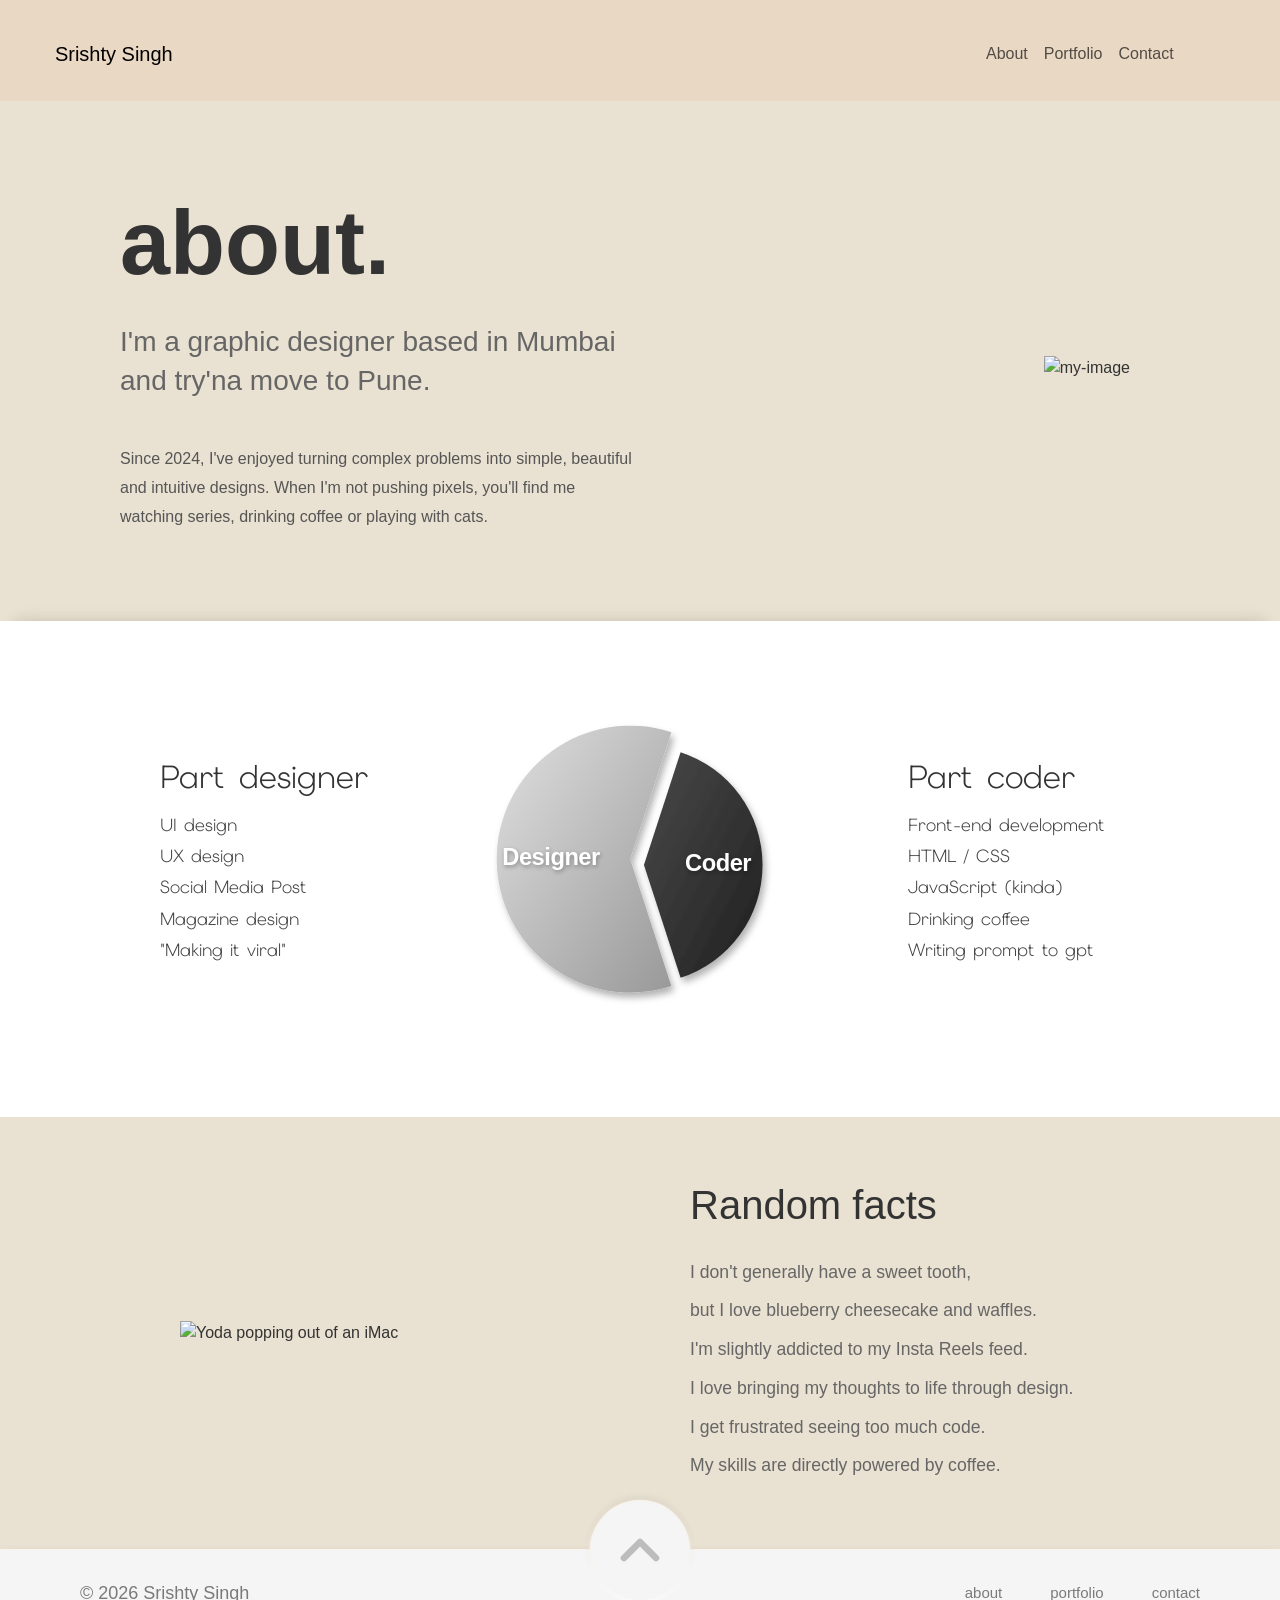
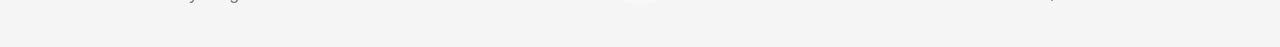
==== about.html @ a0349c12 "Added about page" ====
<!DOCTYPE html>
<html lang="en">
<head>
    <meta charset="UTF-8">
    <meta name="viewport" content="width=device-width, initial-scale=1.0">
    <meta
      name="about"
      content="Srishty Singh — about me."
    />
    <title>About Me</title>
     <!-- Google Font -->
    <link href="https://fonts.googleapis.com/css2?family=Poppins:wght@300;400;500;700;800&display=swap" rel="stylesheet">

    <link href="https://cdn.jsdelivr.net/npm/bootstrap@5.0.2/dist/css/bootstrap.min.css" rel="stylesheet" integrity="sha384-EVSTQN3/azprG1Anm3QDgpJLIm9Nao0Yz1ztcQTwFspd3yD65VohhpuuCOmLASjC" crossorigin="anonymous">

    <script src="https://cdn.jsdelivr.net/npm/bootstrap@5.0.2/dist/js/bootstrap.bundle.min.js" integrity="sha384-MrcW6ZMFYlzcLA8Nl+NtUVF0sA7MsXsP1UyJoMp4YLEuNSfAP+JcXn/tWtIaxVXM" crossorigin="anonymous"></script>

    <link rel="preconnect" href="https://fonts.googleapis.com">
<link rel="preconnect" href="https://fonts.gstatic.com" crossorigin>
<link href="https://fonts.googleapis.com/css2?family=Elms+Sans:ital,wght@0,100..900;1,100..900&display=swap" rel="stylesheet">


    <link rel="stylesheet" href="assets/css/about.css" />
    <link rel="stylesheet" href="assets/css/style.css" />
</head>
<body>
    <header class="site-header">
      
<nav class="navbar navbar-expand-lg navbar-light">
    <div class="container-fluid">

        <a class="navbar-brand" href="index.html">Srishty Singh</a>

        <button
            class="navbar-toggler"
            type="button"
            data-bs-toggle="collapse"
            data-bs-target="#navbarTogglerDemo02"
            aria-controls="navbarTogglerDemo02"
            aria-expanded="false"
            aria-label="Toggle navigation">

            <span class="navbar-toggler-icon"></span>
        </button>

        <div class="collapse navbar-collapse" id="navbarTogglerDemo02">

            <ul class="navbar-nav ms-auto mb-2 mb-lg-0">

                <li class="nav-item">
                    <a class="nav-link" href="about.html">About</a>
                </li>

                <li class="nav-item">
                    <a class="nav-link" href="#">Portfolio</a>
                </li>

                <li class="nav-item">
                    <a class="nav-link" href="#">Contact</a>
                </li>

            </ul>

        </div>

    </div>
</nav>


    </header>
    <section class="myself">

        <div class="myself-text">

            <h1>about.</h1>

            <h3>
                I'm a graphic designer based in Mumbai
                and try'na move to Pune.
            </h3>

            <p>
                Since 2024, I've enjoyed turning complex problems into
                simple, beautiful and intuitive designs. When I'm not
                pushing pixels, you'll find me watching series, drinking coffee or
                playing with cats.
            </p>

        </div>

        <div class="myself-image">
            <img src="assets\images\aboutme\about-me.jpg" alt="my-image">
        </div>

    </section>

    

    <section class="skills-section">

    <div class="skill designer">

        <h2>Part designer</h2>

        <ul>
            <li>UI design</li>
            <li>UX design</li>
            <li>Social Media Post</li>
            <li>Magazine design</li>
            <li>"Making it viral"</li>
        </ul>

    </div>

    <div class="portfolio-chart-container">
  <svg width="100%" height="100%" viewBox="0 0 340 340" class="pie-chart">
    
    <!-- Definitions for Gradients and Shadows -->
    <defs>
      <!-- Light Gray Gradient for Designer (60%) -->
      <linearGradient id="designerGrad" x1="0%" y1="0%" x2="100%" y2="100%">
        <stop offset="0%" stop-color="#e0e0e0"/>
        <stop offset="100%" stop-color="#999999"/>
      </linearGradient>
      
      <!-- Dark Gray Gradient for Coder (40%) -->
      <linearGradient id="coderGrad" x1="0%" y1="0%" x2="100%" y2="100%">
        <stop offset="0%" stop-color="#4a4a4a"/>
        <stop offset="100%" stop-color="#1f1f1f"/>
      </linearGradient>
      
      <!-- Subtle 3D Drop Shadow -->
      <filter id="drop-shadow" x="-20%" y="-20%" width="140%" height="140%">
        <feDropShadow dx="3" dy="5" stdDeviation="4" flood-opacity="0.3"/>
      </filter>
    </defs>

    <!-- Designer Slice (60% - Increased Radius to 135) -->
    <g class="slice designer-slice">
      <path d="M 160 160 L 201.72 288.39 A 135 135 0 1 1 201.72 31.61 Z" fill="url(#designerGrad)" />
      <!-- Nudged X coordinate from 90 to 80 to center in the larger slice -->
      <text x="80" y="166" text-anchor="middle" class="chart-label">Designer</text>
    </g>

    <!-- Coder Slice (40% - Original Radius of 120) -->
    <g class="slice coder-slice">
      <path d="M 160 160 L 197.08 45.87 A 120 120 0 0 1 197.08 274.13 Z" fill="url(#coderGrad)" />
      <text x="235" y="166" text-anchor="middle" class="chart-label">Coder</text>
    </g>
    
  </svg>
</div>

    <div class="skill coder">

        <h2>Part coder</h2>

        <ul>
            <li>Front-end development</li>
            <li>HTML / CSS</li>
            <li>JavaScript (kinda)</li>
            <li>Drinking coffee</li>
            <li>Writing prompt to gpt</li>
        </ul>

    </div>

</section>

<section class="random-facts-section">
  <div class="facts-container">
    
    <!-- Left Side: Monitor/Yoda Image -->
    <div class="facts-image-wrapper">
      <img src="assets\images\aboutme\random-fact.jpg" alt="Yoda popping out of an iMac" class="facts-image">
    </div>

    <!-- Right Side: Facts List -->
    <div class="facts-content">
      <h2 class="facts-heading">Random facts</h2>
      
      <ul class="facts-list">
        <li>I don't generally have a sweet tooth, <br>
            but I love blueberry cheesecake and waffles.</li>
        <li>I'm slightly addicted to my Insta Reels feed.</li>
        <li>I love bringing my thoughts to life through design.</li>
        <li>I get frustrated seeing too much code.</li>
        <li>My skills are directly powered by coffee.</li>
        
      </ul>
    </div>
    
  </div>
</section>


      <footer class="footer">
        <!-- Back to Top Button -->
        <button class="back-to-top" id="backToTop" aria-label="Back to top">
          <svg width="24" height="24" viewBox="0 0 24 24" fill="none">
            <path
              d="M6 15L12 9L18 15"
              stroke="currentColor"
              stroke-width="2.5"
              stroke-linecap="round"
              stroke-linejoin="round"
            />
          </svg>
        </button>

        <div class="footer-container">
          <p>© 2026 Srishty Singh</p>

          <nav>
            <a href="about.html">about</a>
            <a href="#portfolio">portfolio</a>
            <a href="#contact">contact</a>
          </nav>
        </div>
      </footer>
    <script src="assets/js/main.js"></script>
</body>

</html>
---- assets/css/about.css ----
*{
    margin:0;
    padding:0;
    box-sizing:border-box;
}

body{
    font-family:'Poppins',sans-serif;
    background:#fff;
    color:#333;
}
.myself{

    margin:auto;
    min-height: 520px;
    display:flex;
    align-items:center;
    justify-content:space-between;
    background-color: #e9e1d1;

    padding:15px 100px 0;
}

/* text */

.myself-text{

    max-width:520px;
    margin-left:20px;
    
}

.myself-text h1{

    font-size:90px;
    font-weight:800;
    color:#333;
    margin-bottom:25px;
}

.myself-text h3{

    font-size:28px;
    font-weight:300;
    color:#666;
    line-height:1.4;

    margin-bottom:45px;
}

.myself-text p{

    font-size:16px;
    color:#555;
    line-height:1.8;
}

/* image */

.myself-image{
    display:flex;
    justify-content:right;
}

.myself-image img{
    width: 100%;
    max-width: 360px;   /* Adjust as needed */
    height: auto;
    object-fit: contain;
    padding-right: 50px;
}/*=========================
    Skills Section
==========================*/

.skills-section{

    width:100%;
    min-height:50vh;

    display:flex;
    justify-content:centre;
    align-items:center;

    padding:30px 10%;

    background:#fff;
  flex-wrap: wrap;

  /* 2. Add shadows above and below the section to make it "pop" off the page */
  box-shadow: 
    0px -15px 15px -15px rgba(0, 0, 0, 0.15), /* Top shadow */
    0px 15px 15px -15px rgba(0, 0, 0, 0.15);  /* Bottom shadow */


  /* 4. Add spacing so it doesn't collide with other elements */
  padding: 3rem 2rem; /* Creates space inside the section */
}
.designer{
    padding-left: 8rem;
}

.skill{

    width:28%;
}

.skill h2{

    font-size:2rem;
    font-family: "Elms Sans", sans-serif;
  font-optical-sizing: auto;
  font-weight: 300;
  font-style: normal;
    margin-bottom:15px;
    color:#333;
}

.skill ul{

    list-style:none;
    
    padding-left: 0px;
}

.skill li{

    font-size:1.1rem;
    color:#444;
    margin-bottom:5px;
    font-family: "Elms Sans", sans-serif;
  font-optical-sizing: auto;
  font-weight: 300;
  font-style: normal;
}
/* Container sizing */
.portfolio-chart-container {
  display: flex;
  justify-content: center;
  align-items: center;
  width: 100%;
  max-width: 400px; /* Adjust based on your layout */
  margin: 0 auto;
  padding: 2rem;
}

/* SVG Base */
.pie-chart {
  overflow: visible; /* Prevents shadow clipping */
}

/* Apply shadow and transitions to both slices */
.slice path {
  filter: url(#drop-shadow);
  transition: transform 0.3s cubic-bezier(0.25, 0.8, 0.25, 1);
  cursor: pointer;
}

/* Create the "Exploded" separation for the Coder slice */
.coder-slice {
  transform: translate(14px, 6px);
}

/* Optional: Interactive hover effects for a portfolio */
.designer-slice:hover path {
  transform: translate(-4px, -4px);
}

.coder-slice:hover path {
  transform: translate(4px, 4px); /* Pushes out slightly further on hover */
}

/* Typography matching the image */
.chart-label {
  fill: #ffffff;
  font-family: -apple-system, BlinkMacSystemFont, "Segoe UI", Roboto, Helvetica, Arial, sans-serif;
  font-weight: 700;
  font-size: 24px;
  letter-spacing: -0.5px;
  pointer-events: none; /* Ensures hover effects trigger over the whole slice */
  text-shadow: 1px 2px 4px rgba(0, 0, 0, 0.3); /* Helps text pop against gradients */
}
/* Main Section Wrapper */
.random-facts-section {
  display: flex;
  justify-content: center;
  align-items: center;
  width: 100%;
  background-color: #e9e1d1;
  box-sizing: border-box;
  padding: 4rem 0rem 4rem 0rem;;
  /* Restricts the maximum height to less than the full screen */
  max-height: 100vh; 
  overflow-y: auto; 
}

/* Flexbox Container */
.facts-container {
  display: flex;
  flex-direction: row;
  align-items: center;
  max-width: 1100px; /* Constrains the maximum width for wide screens */
  width: 100%;
  gap: 5rem; /* Creates the gap between the image and the text */
}

/* Image Styling */
.facts-image-wrapper {
  flex: 1; /* Takes up half the available space */
  padding: 10px 10px 10px 90px;
  display: flex;
  justify-content: left;
}

.facts-image {
  width: 100%;
    max-width: 300px;   /* Adjust as needed */
    
    height: auto;
  object-fit: contain;
}

/* Text & Typography Styling */
.facts-content {
  flex: 1; /* Takes up the other half */
  font-family: "Segoe UI", Roboto, Helvetica, Arial, sans-serif;
  padding-right: 80px;
}

.facts-heading {
  font-size: 2.5rem;
  font-weight: 300; /* Recreates the thin, elegant font weight from the image */
  color: #333333;
  margin-top: 0;
  margin-bottom: 1.5rem;
}

.facts-list {
  list-style-type: none; /* Removes bullet points */
  padding: 0;
  margin: 0;
}

.facts-list li {
  font-size: 1.1rem;
  font-weight: 400;
  color: #666666;
  line-height: 2.2; /* Adds the tall spacing between lines */
}

/* Styling for the embedded link */
.facts-link {
  color: inherit;
  text-decoration: underline;
  text-decoration-thickness: 1px;
  text-underline-offset: 4px; /* Drops the underline down slightly */
}

.facts-link:hover {
  color: #333333;
}



/* ================= RESPONSIVE ================= */

/* @media(max-width:1100px){

    .myself{

        flex-direction:column;
        text-align:center;
    }

    .myself-image{

        justify-content:center;
        margin-top:50px;
    }

    .myself{

        padding:60px 30px;
    }

} */


@media(max-width:768px){
    .skill{
        width: 100%;
    }
    .skill{
        text-align: center;
        padding:0;
    }

    .myself{
        padding: 15px 15px;
        flex-wrap: wrap;
    }
    .myself-image img{
        padding: 10px;
    }

    .myself-text h1{

        font-size:70px;
        text-align: center;
    }

    .myself-text h3{

        font-size:24px;
    }

    .myself-text p{

        font-size:18px;
    }
    .facts-container {
    flex-direction: column;
    gap: 2rem;
  }

  .facts-image-wrapper {
    justify-content: center;
    padding: 0 0 0 0;
  }

  /* Removes the height restriction on mobile so content doesn't get cut off if it stacks tall */
  .random-facts-section {
    max-height: none; 
    padding: 2rem 1rem 4.5rem 1rem
  }
  .facts-content{
    padding: 0 0 0 0;
    text-align: center;
  }
  .facts-heading{
            font-weight: 350;
        margin-bottom: 1rem;
        margin-top: 2rem;
  }

  .facts-list li {
    font-size: .9rem;
    
    line-height: 2.5;
  }
}
---- assets/css/style.css ----
:root {
    --header-height: 92px;
    --split: 55%;
    --designer-visibility: 1;
    --developer-visibility: 1;
    --designer-color: 100%;
    --developer-color: 0%;
    --portrait-position: 55%;
    --flower-offset: 0%;
    --laptop-offset: 0%;
    --developer-title-top: 26%;
    --designer-title-size: 12dvh;
    --developer-title-size: 12dvh;
    --signature-bottom: 13%;
}

* {
    box-sizing: border-box;
}

html,
body {
    margin: 0;
    min-height: 100%;
    scroll-behavior: smooth;
}

body {
    overflow-x: hidden;
    font-family: "DM Sans", Arial, sans-serif;
}

.site-header {
    background: #e9d8c3;
    padding: 2% 6.75% 1.5% 3.35%;
    align-items: center;
}
.brand {
    color: inherit;
    text-decoration: none;
    font-family: "DM Mono", monospace;
    font-size: clamp(1rem, 1.8vw, 1.7rem);
    text-shadow: 1px 1px 0 #555;
}
nav a {
    color: inherit;
    text-decoration: none;
    font-weight: 500;
}

nav a:hover {
    opacity: .65;
}

.hero {
    height: calc(100svh - var(--header-height));
    min-height: 520px;
    position: relative;
    overflow: hidden;
    isolation: isolate;
    background: #000;
}

.panel {
    position: absolute;
    inset: 0;
    overflow: hidden;
    transition: clip-path .14s ease-out;
    will-change: clip-path;
}

.panel--designer {
    color: #000;
    /* The retreating white panel progressively darkens as it fades. */
    background-color: hsl(0 0% var(--designer-color));
    clip-path: inset(0 calc(100% - var(--split)) 0 0);
    animation: arrive-left 1.1s cubic-bezier(.22, .75, .25, 1) both;
}

.panel--developer {
    color: #fff;
    /* The retreating black panel progressively lightens as it fades. */
    background-color: hsl(0 0% var(--developer-color));
    clip-path: inset(0 0 0 var(--split));
    animation: arrive-right 1.1s cubic-bezier(.22, .75, .25, 1) both;
}

.designer-content,
.developer-content {
    width: 100vw;
    height: 100%;
    position: relative;
    transition: opacity .3s ease;
}

.designer-content {
    opacity: var(--designer-visibility);
}

.developer-content {
    opacity: var(--developer-visibility);
}

.panel--designer h1 {
    margin: 0;
    position: absolute;
    font-family: "Marhey", sans-serif;
    font-optical-sizing: auto;
    font-style: normal;
    font-weight: 300;
    font-size: var(--designer-title-size);

    white-space: nowrap;
}

.panel--developer h1 {
    margin: 0;
    position: absolute;
    font-family: "Odor Mean Chey", serif;
    font-weight: 400;
    font-style: normal;
    font-size: var(--developer-title-size);
    white-space: nowrap;
}

.panel--designer h1 {
    top: 15%;
    left: 10%;
}

.panel--developer h1 {
    top: var(--developer-title-top);
    right: 10%;
}

.signature {
    position: absolute;
    left: 10%;
    bottom: var(--signature-bottom);
    margin: 0;
    font-family: "Give You Glory", cursive;
    font-weight: 400;
    font-style: normal;
    font-size: 10dvh;
    white-space: nowrap;
}

.intro {
    position: absolute;
    opacity: 0;
    margin: 0;
    font-family: "Montserrat", sans-serif;
    font-style: normal;
    font-size: clamp(1.2rem, 2.2vw, 2.2rem);
    line-height: 1.13;
    font-weight: 500;
    transition: opacity .25s ease;
}

.panel--designer .intro {
    left: 8.7%;
    bottom: 10%;
}

.panel--developer .intro {
    top: 40%;
    right: 5.7%;
    text-align: right;
}

.flowers {
    position: absolute;
    left: calc(32% + var(--flower-offset));
    bottom: -8%;
    width: min(22vw, 565px);
    margin-bottom: 10vw;
    height: auto;
    transform: scaleX(-1);
}

.laptop {
    position: absolute;
    top: 25%;
    left: calc(52% + var(--laptop-offset));
    bottom: 1%;
    width: min(27vw, 470px);
    height: auto;
}

.portrait {
    position: absolute;
    z-index: 3;
    height: min(92vh, 850px);
    width: auto;
    object-fit: contain;
    bottom: -1.3%;
    left: var(--portrait-position);
    margin-bottom: 20px;
    transform: translateX(-50%);
    transition: left .14s ease-out, opacity .35s ease, transform .35s ease;
    animation: reveal-portrait .65s 1.15s both;
    pointer-events: none;
}




.brand {
    color: inherit;
    text-decoration: none;
    font-family: "DM Mono", monospace;
    font-size: clamp(1rem, 1.8vw, 1.7rem);
    text-shadow: 1px 1px 0 #555;
}



.hint {
    position: absolute;
    z-index: 6;
    bottom: 2.5%;
    left: 50%;
    transform: translateX(-50%);
    color: #777;
    font-size: .75rem;
    letter-spacing: .12em;
    text-transform: uppercase;
    opacity: 0;
    animation: hint-in .5s 3.8s forwards;
}

.hero.designer-active .panel--designer .intro,
.hero.developer-active .panel--developer .intro {
    opacity: 1;
}

.hero.designer-active .portrait {
    transform: translateX(-50%) scale(.96);
}

.hero.developer-active .portrait {
    transform: translateX(-50%) scale(.96);
}

.panel-link {
    position: absolute;
    inset: 0;
    z-index: 2;
    cursor: pointer;
}

.projects {
      padding: clamp(2rem, 5vw, 5rem) 
           clamp(1.5rem, 7vw, 7rem) 
           clamp(4rem, 9vw, 9rem) 
           clamp(1.5rem, 7vw, 7rem);
    background: #f8f2ea;
    color: #2e241d;
}

.section-intro {
    align-items: end;
    justify-content: space-between;
    gap: 2rem;
    margin-bottom: clamp(2rem, 4vw, 4rem);
}

.eyebrow {
    margin: 0 0 .6rem;
    color: #896f58;
    font-size: 2rem;
    font-weight: 700;
    letter-spacing: .12em;
    text-transform: uppercase;
    text-align: center;
}

.section-intro h2 {
    margin: 0;
    font-family: "Marhey", sans-serif;
    font-size: clamp(2.5rem, 5vw, 5rem);
    line-height: 1;
}

.all-work {
    color: inherit;
    font-weight: 700;
    text-underline-offset: .3em;
    text-align: left;
    font-size: 0.8rem;
    display: block;
    text-align: right;
}

.work {
    display: grid;
    grid-template-columns: repeat(3, minmax(0, 1fr));
    gap: 1.25rem;
}

.card {
    overflow: hidden;
    border: 1px solid #d9cabb;
    color: inherit;
    text-decoration: none;
    background: #fffaf4;
    transition: transform .25s ease, box-shadow .25s ease;
}

.card:hover {
    transform: translateY(-.4rem);
    box-shadow: 0 1rem 2rem rgb(46 36 29 / .14);
}

.preview {
    display: grid;
    min-height: 13rem;
    place-items: center;
    
    color: #fffaf4;
    font-size: .9rem;
    font-weight: 700;
    letter-spacing: .04em;
    text-align: center;
}

.preview.one {
    background: #EEEEEE;
}

.preview.two {
    background: #EEEEEE;
}

.preview.three {
    background: #EEEEEE;
}

.card-copy {
    padding: 1.5rem;
}
.instagram-post{
    height: 300px;
}

.tag {
    color: #896f58;
    font-size: .8rem;
    font-weight: 700;
    text-transform: uppercase;
}

.card h3 {
    margin: .5rem 0 0;
    font-size: 1.35rem;
}

.footer{
        width:100%;
    margin:0;
    padding:30px 80px 40px;
    background:#f5f5f5;
    border-top:1px solid #f8f2ea;
    box-shadow:0 2px 8px rgba(0,0,0,.06);
    position:relative;
    box-sizing:border-box;
}

.back-to-top{
    position:absolute;
    left:50%;
    top:0;
    transform:translate(-50%, -50%);
    width: 100px;
    height:100px;
    border-radius:50%;
    border:none;
    background:#f5f5f5;
    cursor:pointer;

    display:flex;
    align-items:center;
    justify-content:center;
box-shadow:
        0 -3px 8px rgba(0,0,0,.06), /* highlight */
        0 2px 5px rgba(255,255,255,.9);  
    color:#bdbdbd;
}
.back-to-top::before{
    content:"";
    position:absolute;
    inset:0;
    border-radius:50%;
    border-top:1px solid #f8f2ea;
    border-left:1px solid #f8f2ea;
    border-right:1px solid #f8f2ea;
    border-bottom:none;
}

.back-to-top:hover{
    color:#333;
    transform:translate(-50%, -58%);
}

.back-to-top svg{
    width:64px;
    height:64px;
}

/* Footer Layout */

.footer-container{
    display:flex;
    justify-content:space-between;
    align-items:center;
}

.footer p{
    margin:0;
    color:#7a7a7a;
    font-size:18px;
    font-weight:300;
}

.footer nav{
    display:flex;
    gap:48px;
}

.footer nav a{
    text-decoration:none;
    color:#7a7a7a;
    font-size:15px;
    transition:.3s;
}

.footer nav a:hover{
    color:#111;
}


@keyframes arrive-left {
    from {
        clip-path: inset(0 100% 0 0);
    }

    to {
        clip-path: inset(0 calc(100% - 55%) 0 0);
    }
}

@keyframes arrive-right {
    from {
        clip-path: inset(0 0 0 100%);
    }

    to {
        clip-path: inset(0 0 0 55%);
    }
}

@keyframes reveal-portrait {
    from {
        opacity: 0;
        transform: translateX(-50%) translateY(30px);
    }

    to {
        opacity: 1;
        transform: translateX(-50%) translateY(0);
    }
}

@keyframes reveal-nav {
    to {
        opacity: 1;
        transform: translateY(0);
    }
}

@keyframes hint-in {
    to {
        opacity: .8;
    }
}

@media (max-width: 768px) {

    :root {
        --header-height: 72px;
    }

    body {
        overflow-x: hidden;
    }
    

    /* HERO */
    .hero {
        height: 38vh;
        min-height: 260px;
        overflow: hidden;
    }

    /* TITLES */
    .panel h1 {
        font-size: 1.5rem;
        line-height: 1;
    }

    .panel--designer h1 {
        top: 14%;
        left: 4%;
    }

    .panel--developer h1 {
        top: 40%;
        left: auto;
        right: 4%;
    }

    /* PORTRAIT */
    .portrait {
        height: 39vh;
        left: 55%;
        bottom: -5%;
        transform: translateX(-55%);
    }

    /* DECORATION */
    .flowers {
        width: 40vw;
        left: 17%;
        bottom: 5%;
    }

    .laptop {
        width: 40vw;
        left: 52%;
        top: 40%;
    }

    /* SIGNATURE */
    .signature {
                font-size: 1.5rem;
        left: 8%;
        bottom: 12%;
    }

    /* INTRO */
    .intro {
        font-size: .75rem;
        line-height: 1.4;
    }

    .panel--designer .intro {
        left: 6%;
        bottom: 6%;
    }

    .panel--developer .intro {
        right: 6%;
        top: auto;
        bottom: 6%;
        text-align: right;
    }

    .hint {
        display: none;
    }

    /* PROJECT SECTION */
    .projects {
        padding: 40px 20px;
    }

    .section-intro {
        flex-direction: column;
        align-items: flex-start;
        gap: 15px;
    }

    .eyebrow {
        font-size: 14px;
    }

    .all-work {
        display: none;
    }

    .work {
        grid-template-columns: 1fr;
        gap: 24px;
    }

    .card h3 {
        font-size: 1.5rem;
    }

    .preview img {
        width: 100%;
        height: auto;
    }

    /* FOOTER */
    .footer {
        padding: 30px 20px 30px;
    }

    .footer-container {
        flex-direction: column;
        text-align: center;
        gap: 25px;
    }

    .footer nav {
        display: none;
    }

    .footer p,
    .footer nav a {
        font-size: 16px;
    }

    .back-to-top {
        width: 64px;
        height: 64px;
    }
}
@media (prefers-reduced-motion: reduce) {

    *,
    *::before,
    *::after {
        animation-duration: .10ms !important;
        animation-delay: 0ms !important;
        transition-duration: .10ms !important;
    }
}
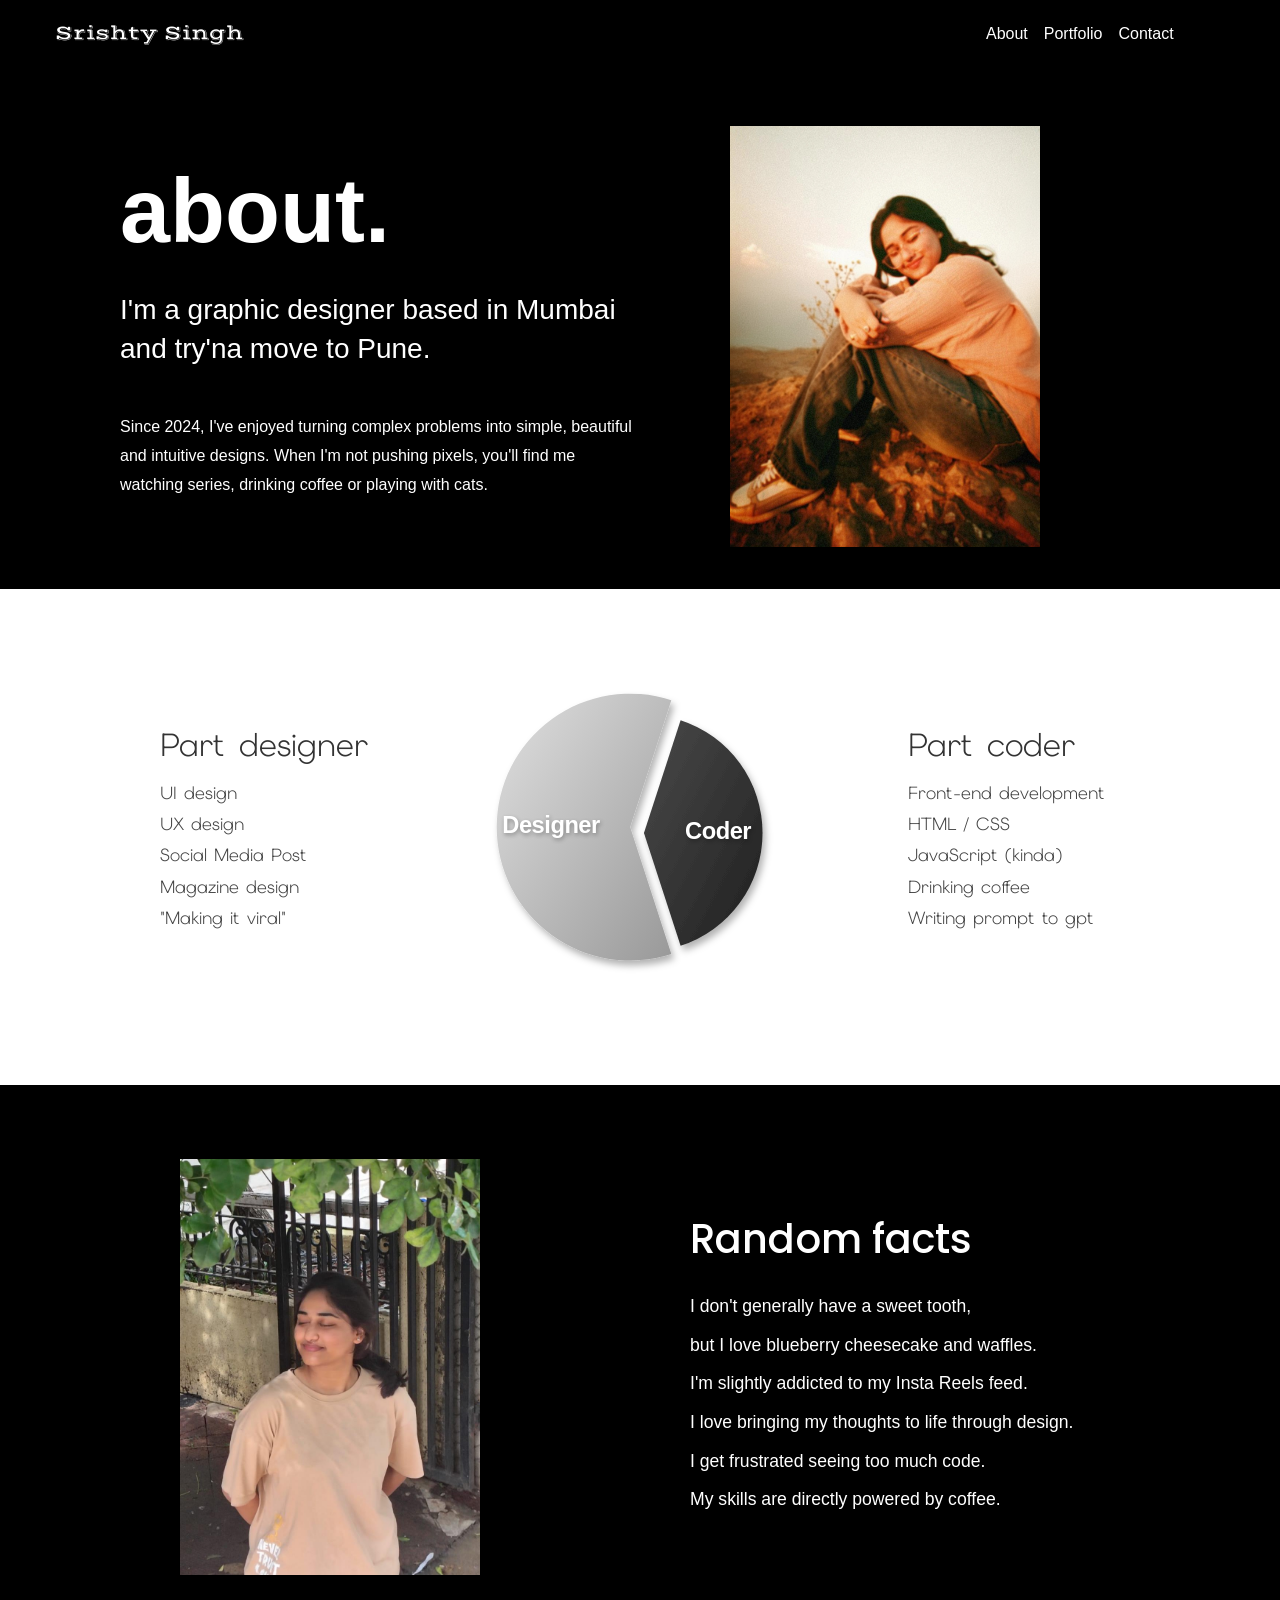
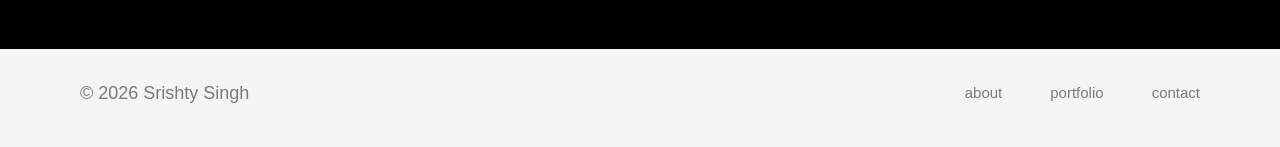
==== commit e08f8564: "Portfolio and contact page commit" ====
--- a/about.html
+++ b/about.html
@@ -1,224 +1,227 @@
-<!DOCTYPE html>
-<html lang="en">
-<head>
-    <meta charset="UTF-8">
-    <meta name="viewport" content="width=device-width, initial-scale=1.0">
-    <meta
-      name="about"
-      content="Srishty Singh — about me."
-    />
-    <title>About Me</title>
-     <!-- Google Font -->
-    <link href="https://fonts.googleapis.com/css2?family=Poppins:wght@300;400;500;700;800&display=swap" rel="stylesheet">
-
-    <link href="https://cdn.jsdelivr.net/npm/bootstrap@5.0.2/dist/css/bootstrap.min.css" rel="stylesheet" integrity="sha384-EVSTQN3/azprG1Anm3QDgpJLIm9Nao0Yz1ztcQTwFspd3yD65VohhpuuCOmLASjC" crossorigin="anonymous">
-
-    <script src="https://cdn.jsdelivr.net/npm/bootstrap@5.0.2/dist/js/bootstrap.bundle.min.js" integrity="sha384-MrcW6ZMFYlzcLA8Nl+NtUVF0sA7MsXsP1UyJoMp4YLEuNSfAP+JcXn/tWtIaxVXM" crossorigin="anonymous"></script>
-
-    <link rel="preconnect" href="https://fonts.googleapis.com">
-<link rel="preconnect" href="https://fonts.gstatic.com" crossorigin>
-<link href="https://fonts.googleapis.com/css2?family=Elms+Sans:ital,wght@0,100..900;1,100..900&display=swap" rel="stylesheet">
-
-
-    <link rel="stylesheet" href="assets/css/about.css" />
-    <link rel="stylesheet" href="assets/css/style.css" />
-</head>
-<body>
-    <header class="site-header">
-      
-<nav class="navbar navbar-expand-lg navbar-light">
-    <div class="container-fluid">
-
-        <a class="navbar-brand" href="index.html">Srishty Singh</a>
-
-        <button
-            class="navbar-toggler"
-            type="button"
-            data-bs-toggle="collapse"
-            data-bs-target="#navbarTogglerDemo02"
-            aria-controls="navbarTogglerDemo02"
-            aria-expanded="false"
-            aria-label="Toggle navigation">
-
-            <span class="navbar-toggler-icon"></span>
-        </button>
-
-        <div class="collapse navbar-collapse" id="navbarTogglerDemo02">
-
-            <ul class="navbar-nav ms-auto mb-2 mb-lg-0">
-
-                <li class="nav-item">
-                    <a class="nav-link" href="about.html">About</a>
-                </li>
-
-                <li class="nav-item">
-                    <a class="nav-link" href="#">Portfolio</a>
-                </li>
-
-                <li class="nav-item">
-                    <a class="nav-link" href="#">Contact</a>
-                </li>
-
-            </ul>
-
-        </div>
-
-    </div>
-</nav>
-
-
-    </header>
-    <section class="myself">
-
-        <div class="myself-text">
-
-            <h1>about.</h1>
-
-            <h3>
-                I'm a graphic designer based in Mumbai
-                and try'na move to Pune.
-            </h3>
-
-            <p>
-                Since 2024, I've enjoyed turning complex problems into
-                simple, beautiful and intuitive designs. When I'm not
-                pushing pixels, you'll find me watching series, drinking coffee or
-                playing with cats.
-            </p>
-
-        </div>
-
-        <div class="myself-image">
-            <img src="assets\images\aboutme\about-me.jpg" alt="my-image">
-        </div>
-
-    </section>
-
-    
-
-    <section class="skills-section">
-
-    <div class="skill designer">
-
-        <h2>Part designer</h2>
-
-        <ul>
-            <li>UI design</li>
-            <li>UX design</li>
-            <li>Social Media Post</li>
-            <li>Magazine design</li>
-            <li>"Making it viral"</li>
-        </ul>
-
-    </div>
-
-    <div class="portfolio-chart-container">
-  <svg width="100%" height="100%" viewBox="0 0 340 340" class="pie-chart">
-    
-    <!-- Definitions for Gradients and Shadows -->
-    <defs>
-      <!-- Light Gray Gradient for Designer (60%) -->
-      <linearGradient id="designerGrad" x1="0%" y1="0%" x2="100%" y2="100%">
-        <stop offset="0%" stop-color="#e0e0e0"/>
-        <stop offset="100%" stop-color="#999999"/>
-      </linearGradient>
-      
-      <!-- Dark Gray Gradient for Coder (40%) -->
-      <linearGradient id="coderGrad" x1="0%" y1="0%" x2="100%" y2="100%">
-        <stop offset="0%" stop-color="#4a4a4a"/>
-        <stop offset="100%" stop-color="#1f1f1f"/>
-      </linearGradient>
-      
-      <!-- Subtle 3D Drop Shadow -->
-      <filter id="drop-shadow" x="-20%" y="-20%" width="140%" height="140%">
-        <feDropShadow dx="3" dy="5" stdDeviation="4" flood-opacity="0.3"/>
-      </filter>
-    </defs>
-
-    <!-- Designer Slice (60% - Increased Radius to 135) -->
-    <g class="slice designer-slice">
-      <path d="M 160 160 L 201.72 288.39 A 135 135 0 1 1 201.72 31.61 Z" fill="url(#designerGrad)" />
-      <!-- Nudged X coordinate from 90 to 80 to center in the larger slice -->
-      <text x="80" y="166" text-anchor="middle" class="chart-label">Designer</text>
-    </g>
-
-    <!-- Coder Slice (40% - Original Radius of 120) -->
-    <g class="slice coder-slice">
-      <path d="M 160 160 L 197.08 45.87 A 120 120 0 0 1 197.08 274.13 Z" fill="url(#coderGrad)" />
-      <text x="235" y="166" text-anchor="middle" class="chart-label">Coder</text>
-    </g>
-    
-  </svg>
-</div>
-
-    <div class="skill coder">
-
-        <h2>Part coder</h2>
-
-        <ul>
-            <li>Front-end development</li>
-            <li>HTML / CSS</li>
-            <li>JavaScript (kinda)</li>
-            <li>Drinking coffee</li>
-            <li>Writing prompt to gpt</li>
-        </ul>
-
-    </div>
-
-</section>
-
-<section class="random-facts-section">
-  <div class="facts-container">
-    
-    <!-- Left Side: Monitor/Yoda Image -->
-    <div class="facts-image-wrapper">
-      <img src="assets\images\aboutme\random-fact.jpg" alt="Yoda popping out of an iMac" class="facts-image">
-    </div>
-
-    <!-- Right Side: Facts List -->
-    <div class="facts-content">
-      <h2 class="facts-heading">Random facts</h2>
-      
-      <ul class="facts-list">
-        <li>I don't generally have a sweet tooth, <br>
-            but I love blueberry cheesecake and waffles.</li>
-        <li>I'm slightly addicted to my Insta Reels feed.</li>
-        <li>I love bringing my thoughts to life through design.</li>
-        <li>I get frustrated seeing too much code.</li>
-        <li>My skills are directly powered by coffee.</li>
-        
-      </ul>
-    </div>
-    
-  </div>
-</section>
-
-
-      <footer class="footer">
-        <!-- Back to Top Button -->
-        <button class="back-to-top" id="backToTop" aria-label="Back to top">
-          <svg width="24" height="24" viewBox="0 0 24 24" fill="none">
-            <path
-              d="M6 15L12 9L18 15"
-              stroke="currentColor"
-              stroke-width="2.5"
-              stroke-linecap="round"
-              stroke-linejoin="round"
-            />
-          </svg>
-        </button>
-
-        <div class="footer-container">
-          <p>© 2026 Srishty Singh</p>
-
-          <nav>
-            <a href="about.html">about</a>
-            <a href="#portfolio">portfolio</a>
-            <a href="#contact">contact</a>
-          </nav>
-        </div>
-      </footer>
-    <script src="assets/js/main.js"></script>
-</body>
-
-</html>
+<!DOCTYPE html>
+<html lang="en">
+<head>
+    <meta charset="UTF-8">
+    <meta name="viewport" content="width=device-width, initial-scale=1.0">
+    <meta
+      name="about"
+      content="Srishty Singh — about me."
+    />
+    <title>About Me</title>
+     <!-- Google Font -->
+      <link rel="preconnect" href="https://fonts.googleapis.com">
+<link rel="preconnect" href="https://fonts.gstatic.com" crossorigin>
+<link href="https://fonts.googleapis.com/css2?family=Vast+Shadow&display=swap" rel="stylesheet">
+    <link href="https://fonts.googleapis.com/css2?family=Poppins:wght@300;400;500;700;800&display=swap" rel="stylesheet">
+
+    <link href="https://cdn.jsdelivr.net/npm/bootstrap@5.0.2/dist/css/bootstrap.min.css" rel="stylesheet" integrity="sha384-EVSTQN3/azprG1Anm3QDgpJLIm9Nao0Yz1ztcQTwFspd3yD65VohhpuuCOmLASjC" crossorigin="anonymous">
+
+    <script src="https://cdn.jsdelivr.net/npm/bootstrap@5.0.2/dist/js/bootstrap.bundle.min.js" integrity="sha384-MrcW6ZMFYlzcLA8Nl+NtUVF0sA7MsXsP1UyJoMp4YLEuNSfAP+JcXn/tWtIaxVXM" crossorigin="anonymous"></script>
+
+    <link rel="preconnect" href="https://fonts.googleapis.com">
+<link rel="preconnect" href="https://fonts.gstatic.com" crossorigin>
+<link href="https://fonts.googleapis.com/css2?family=Elms+Sans:ital,wght@0,100..900;1,100..900&display=swap" rel="stylesheet">
+
+
+    <link rel="stylesheet" href="assets/css/about.css" />
+    <link rel="stylesheet" href="assets/css/style.css" />
+</head>
+<body>
+    <header class="site-header">
+      
+<nav class="navbar navbar-expand-lg">
+    <div class="container-fluid">
+
+        <a class="navbar-brand" href="index.html">Srishty Singh</a>
+
+        <button
+            class="navbar-toggler"
+            type="button"
+            data-bs-toggle="collapse"
+            data-bs-target="#navbarTogglerDemo02"
+            aria-controls="navbarTogglerDemo02"
+            aria-expanded="false"
+            aria-label="Toggle navigation">
+
+            <span class="navbar-toggler-icon"></span>
+        </button>
+
+        <div class="collapse navbar-collapse" id="navbarTogglerDemo02">
+
+            <ul class="navbar-nav ms-auto mb-2 mb-lg-0">
+
+                <li class="nav-item">
+                    <a class="nav-link" href="about.html">About</a>
+                </li>
+
+                <li class="nav-item">
+                    <a class="nav-link" href="portfolio.html">Portfolio</a>
+                </li>
+
+                <li class="nav-item">
+                    <a class="nav-link" href="contact.html">Contact</a>
+                </li>
+
+            </ul>
+
+        </div>
+
+    </div>
+</nav>
+
+
+    </header>
+    <section class="myself">
+
+        <div class="myself-text">
+
+            <h1>about.</h1>
+
+            <h3>
+                I'm a graphic designer based in Mumbai
+                and try'na move to Pune.
+            </h3>
+
+            <p>
+                Since 2024, I've enjoyed turning complex problems into
+                simple, beautiful and intuitive designs. When I'm not
+                pushing pixels, you'll find me watching series, drinking coffee or
+                playing with cats.
+            </p>
+
+        </div>
+
+        <div class="myself-image">
+            <img src="assets\images\aboutme\about-me.jpg" alt="my-image">
+        </div>
+
+    </section>
+
+    
+
+    <section class="skills-section">
+
+    <div class="skill designer">
+
+        <h2>Part designer</h2>
+
+        <ul>
+            <li>UI design</li>
+            <li>UX design</li>
+            <li>Social Media Post</li>
+            <li>Magazine design</li>
+            <li>"Making it viral"</li>
+        </ul>
+
+    </div>
+
+    <div class="portfolio-chart-container">
+  <svg width="100%" height="100%" viewBox="0 0 340 340" class="pie-chart">
+    
+    <!-- Definitions for Gradients and Shadows -->
+    <defs>
+      <!-- Light Gray Gradient for Designer (60%) -->
+      <linearGradient id="designerGrad" x1="0%" y1="0%" x2="100%" y2="100%">
+        <stop offset="0%" stop-color="#e0e0e0"/>
+        <stop offset="100%" stop-color="#999999"/>
+      </linearGradient>
+      
+      <!-- Dark Gray Gradient for Coder (40%) -->
+      <linearGradient id="coderGrad" x1="0%" y1="0%" x2="100%" y2="100%">
+        <stop offset="0%" stop-color="#4a4a4a"/>
+        <stop offset="100%" stop-color="#1f1f1f"/>
+      </linearGradient>
+      
+      <!-- Subtle 3D Drop Shadow -->
+      <filter id="drop-shadow" x="-20%" y="-20%" width="140%" height="140%">
+        <feDropShadow dx="3" dy="5" stdDeviation="4" flood-opacity="0.3"/>
+      </filter>
+    </defs>
+
+    <!-- Designer Slice (60% - Increased Radius to 135) -->
+    <g class="slice designer-slice">
+      <path d="M 160 160 L 201.72 288.39 A 135 135 0 1 1 201.72 31.61 Z" fill="url(#designerGrad)" />
+      <!-- Nudged X coordinate from 90 to 80 to center in the larger slice -->
+      <text x="80" y="166" text-anchor="middle" class="chart-label">Designer</text>
+    </g>
+
+    <!-- Coder Slice (40% - Original Radius of 120) -->
+    <g class="slice coder-slice">
+      <path d="M 160 160 L 197.08 45.87 A 120 120 0 0 1 197.08 274.13 Z" fill="url(#coderGrad)" />
+      <text x="235" y="166" text-anchor="middle" class="chart-label">Coder</text>
+    </g>
+    
+  </svg>
+</div>
+
+    <div class="skill coder">
+
+        <h2>Part coder</h2>
+
+        <ul>
+            <li>Front-end development</li>
+            <li>HTML / CSS</li>
+            <li>JavaScript (kinda)</li>
+            <li>Drinking coffee</li>
+            <li>Writing prompt to gpt</li>
+        </ul>
+
+    </div>
+
+</section>
+
+<section class="random-facts-section">
+  <div class="facts-container">
+    
+    <!-- Left Side: Monitor/Yoda Image -->
+    <div class="facts-image-wrapper">
+      <img src="assets\images\aboutme\random-fact.jpg" alt="Yoda popping out of an iMac" class="facts-image">
+    </div>
+
+    <!-- Right Side: Facts List -->
+    <div class="facts-content">
+      <h2 class="facts-heading">Random facts</h2>
+      
+      <ul class="facts-list">
+        <li>I don't generally have a sweet tooth, <br>
+            but I love blueberry cheesecake and waffles.</li>
+        <li>I'm slightly addicted to my Insta Reels feed.</li>
+        <li>I love bringing my thoughts to life through design.</li>
+        <li>I get frustrated seeing too much code.</li>
+        <li>My skills are directly powered by coffee.</li>
+        
+      </ul>
+    </div>
+    
+  </div>
+</section>
+
+
+      <footer class="footer">
+        <!-- Back to Top Button -->
+        <button class="back-to-top" id="backToTop" aria-label="Back to top">
+          <svg width="24" height="24" viewBox="0 0 24 24" fill="none">
+            <path
+              d="M6 15L12 9L18 15"
+              stroke="currentColor"
+              stroke-width="2.5"
+              stroke-linecap="round"
+              stroke-linejoin="round"
+            />
+          </svg>
+        </button>
+
+        <div class="footer-container">
+          <p>© 2026 Srishty Singh</p>
+
+          <nav>
+            <a href="about.html">about</a>
+            <a href="portfolio.html">portfolio</a>
+            <a href="contact.html">contact</a>
+          </nav>
+        </div>
+      </footer>
+    <script src="assets/js/main.js"></script>
+</body>
+
+</html>
--- a/assets/css/about.css
+++ b/assets/css/about.css
@@ -1,350 +1,353 @@
-*{
-    margin:0;
-    padding:0;
-    box-sizing:border-box;
-}
-
-body{
-    font-family:'Poppins',sans-serif;
-    background:#fff;
-    color:#333;
-}
-.myself{
-
-    margin:auto;
-    min-height: 520px;
-    display:flex;
-    align-items:center;
-    justify-content:space-between;
-    background-color: #e9e1d1;
-
-    padding:15px 100px 0;
-}
-
-/* text */
-
-.myself-text{
-
-    max-width:520px;
-    margin-left:20px;
-    
-}
-
-.myself-text h1{
-
-    font-size:90px;
-    font-weight:800;
-    color:#333;
-    margin-bottom:25px;
-}
-
-.myself-text h3{
-
-    font-size:28px;
-    font-weight:300;
-    color:#666;
-    line-height:1.4;
-
-    margin-bottom:45px;
-}
-
-.myself-text p{
-
-    font-size:16px;
-    color:#555;
-    line-height:1.8;
-}
-
-/* image */
-
-.myself-image{
-    display:flex;
-    justify-content:right;
-}
-
-.myself-image img{
-    width: 100%;
-    max-width: 360px;   /* Adjust as needed */
-    height: auto;
-    object-fit: contain;
-    padding-right: 50px;
-}/*=========================
-    Skills Section
-==========================*/
-
-.skills-section{
-
-    width:100%;
-    min-height:50vh;
-
-    display:flex;
-    justify-content:centre;
-    align-items:center;
-
-    padding:30px 10%;
-
-    background:#fff;
-  flex-wrap: wrap;
-
-  /* 2. Add shadows above and below the section to make it "pop" off the page */
-  box-shadow: 
-    0px -15px 15px -15px rgba(0, 0, 0, 0.15), /* Top shadow */
-    0px 15px 15px -15px rgba(0, 0, 0, 0.15);  /* Bottom shadow */
-
-
-  /* 4. Add spacing so it doesn't collide with other elements */
-  padding: 3rem 2rem; /* Creates space inside the section */
-}
-.designer{
-    padding-left: 8rem;
-}
-
-.skill{
-
-    width:28%;
-}
-
-.skill h2{
-
-    font-size:2rem;
-    font-family: "Elms Sans", sans-serif;
-  font-optical-sizing: auto;
-  font-weight: 300;
-  font-style: normal;
-    margin-bottom:15px;
-    color:#333;
-}
-
-.skill ul{
-
-    list-style:none;
-    
-    padding-left: 0px;
-}
-
-.skill li{
-
-    font-size:1.1rem;
-    color:#444;
-    margin-bottom:5px;
-    font-family: "Elms Sans", sans-serif;
-  font-optical-sizing: auto;
-  font-weight: 300;
-  font-style: normal;
-}
-/* Container sizing */
-.portfolio-chart-container {
-  display: flex;
-  justify-content: center;
-  align-items: center;
-  width: 100%;
-  max-width: 400px; /* Adjust based on your layout */
-  margin: 0 auto;
-  padding: 2rem;
-}
-
-/* SVG Base */
-.pie-chart {
-  overflow: visible; /* Prevents shadow clipping */
-}
-
-/* Apply shadow and transitions to both slices */
-.slice path {
-  filter: url(#drop-shadow);
-  transition: transform 0.3s cubic-bezier(0.25, 0.8, 0.25, 1);
-  cursor: pointer;
-}
-
-/* Create the "Exploded" separation for the Coder slice */
-.coder-slice {
-  transform: translate(14px, 6px);
-}
-
-/* Optional: Interactive hover effects for a portfolio */
-.designer-slice:hover path {
-  transform: translate(-4px, -4px);
-}
-
-.coder-slice:hover path {
-  transform: translate(4px, 4px); /* Pushes out slightly further on hover */
-}
-
-/* Typography matching the image */
-.chart-label {
-  fill: #ffffff;
-  font-family: -apple-system, BlinkMacSystemFont, "Segoe UI", Roboto, Helvetica, Arial, sans-serif;
-  font-weight: 700;
-  font-size: 24px;
-  letter-spacing: -0.5px;
-  pointer-events: none; /* Ensures hover effects trigger over the whole slice */
-  text-shadow: 1px 2px 4px rgba(0, 0, 0, 0.3); /* Helps text pop against gradients */
-}
-/* Main Section Wrapper */
-.random-facts-section {
-  display: flex;
-  justify-content: center;
-  align-items: center;
-  width: 100%;
-  background-color: #e9e1d1;
-  box-sizing: border-box;
-  padding: 4rem 0rem 4rem 0rem;;
-  /* Restricts the maximum height to less than the full screen */
-  max-height: 100vh; 
-  overflow-y: auto; 
-}
-
-/* Flexbox Container */
-.facts-container {
-  display: flex;
-  flex-direction: row;
-  align-items: center;
-  max-width: 1100px; /* Constrains the maximum width for wide screens */
-  width: 100%;
-  gap: 5rem; /* Creates the gap between the image and the text */
-}
-
-/* Image Styling */
-.facts-image-wrapper {
-  flex: 1; /* Takes up half the available space */
-  padding: 10px 10px 10px 90px;
-  display: flex;
-  justify-content: left;
-}
-
-.facts-image {
-  width: 100%;
-    max-width: 300px;   /* Adjust as needed */
-    
-    height: auto;
-  object-fit: contain;
-}
-
-/* Text & Typography Styling */
-.facts-content {
-  flex: 1; /* Takes up the other half */
-  font-family: "Segoe UI", Roboto, Helvetica, Arial, sans-serif;
-  padding-right: 80px;
-}
-
-.facts-heading {
-  font-size: 2.5rem;
-  font-weight: 300; /* Recreates the thin, elegant font weight from the image */
-  color: #333333;
-  margin-top: 0;
-  margin-bottom: 1.5rem;
-}
-
-.facts-list {
-  list-style-type: none; /* Removes bullet points */
-  padding: 0;
-  margin: 0;
-}
-
-.facts-list li {
-  font-size: 1.1rem;
-  font-weight: 400;
-  color: #666666;
-  line-height: 2.2; /* Adds the tall spacing between lines */
-}
-
-/* Styling for the embedded link */
-.facts-link {
-  color: inherit;
-  text-decoration: underline;
-  text-decoration-thickness: 1px;
-  text-underline-offset: 4px; /* Drops the underline down slightly */
-}
-
-.facts-link:hover {
-  color: #333333;
-}
-
-
-
-/* ================= RESPONSIVE ================= */
-
-/* @media(max-width:1100px){
-
-    .myself{
-
-        flex-direction:column;
-        text-align:center;
-    }
-
-    .myself-image{
-
-        justify-content:center;
-        margin-top:50px;
-    }
-
-    .myself{
-
-        padding:60px 30px;
-    }
-
-} */
-
-
-@media(max-width:768px){
-    .skill{
-        width: 100%;
-    }
-    .skill{
-        text-align: center;
-        padding:0;
-    }
-
-    .myself{
-        padding: 15px 15px;
-        flex-wrap: wrap;
-    }
-    .myself-image img{
-        padding: 10px;
-    }
-
-    .myself-text h1{
-
-        font-size:70px;
-        text-align: center;
-    }
-
-    .myself-text h3{
-
-        font-size:24px;
-    }
-
-    .myself-text p{
-
-        font-size:18px;
-    }
-    .facts-container {
-    flex-direction: column;
-    gap: 2rem;
-  }
-
-  .facts-image-wrapper {
-    justify-content: center;
-    padding: 0 0 0 0;
-  }
-
-  /* Removes the height restriction on mobile so content doesn't get cut off if it stacks tall */
-  .random-facts-section {
-    max-height: none; 
-    padding: 2rem 1rem 4.5rem 1rem
-  }
-  .facts-content{
-    padding: 0 0 0 0;
-    text-align: center;
-  }
-  .facts-heading{
-            font-weight: 350;
-        margin-bottom: 1rem;
-        margin-top: 2rem;
-  }
-
-  .facts-list li {
-    font-size: .9rem;
-    
-    line-height: 2.5;
-  }
-}
+*{
+    margin:0;
+    padding:0;
+    box-sizing:border-box;
+}
+
+body{
+    font-family:'Poppins',sans-serif;
+    background:#fff;
+    color:#333;
+}
+.myself{
+
+    margin:auto;
+    min-height: 520px;
+    display:flex;
+    align-items:center;
+    justify-content:space-between;
+    background-color: black;
+
+    padding:15px 100px 0;
+}
+
+/* text */
+
+.myself-text{
+
+    max-width:520px;
+    margin-left:20px;
+    
+}
+
+.myself-text h1{
+
+    font-size:90px;
+    font-weight:800;
+    color:white;
+    margin-bottom:25px;
+}
+
+.myself-text h3{
+
+    font-size:28px;
+    font-weight:300;
+    color:white;
+    line-height:1.4;
+
+    margin-bottom:45px;
+}
+
+.myself-text p{
+
+    font-size:16px;
+    color:white;
+    line-height:1.8;
+}
+
+/* image */
+
+.myself-image{
+    display:flex;
+    justify-content:center;
+    flex: 1;
+}
+
+.myself-image img{
+    width: 100%;
+    max-width: 360px;   /* Adjust as needed */
+    height: auto;
+    object-fit: contain;
+    padding-right: 50px;
+}/*=========================
+    Skills Section
+==========================*/
+
+.skills-section{
+
+    width:100%;
+    min-height:50vh;
+
+    display:flex;
+    justify-content:centre;
+    align-items:center;
+
+    padding:30px 10%;
+
+    background:#fff;
+  flex-wrap: wrap;
+
+  /* 2. Add shadows above and below the section to make it "pop" off the page */
+  box-shadow: 
+    0px -15px 15px -15px rgba(0, 0, 0, 0.15), /* Top shadow */
+    0px 15px 15px -15px rgba(0, 0, 0, 0.15);  /* Bottom shadow */
+
+
+  /* 4. Add spacing so it doesn't collide with other elements */
+  padding: 3rem 2rem; /* Creates space inside the section */
+}
+.designer{
+    padding-left: 8rem;
+}
+
+.skill{
+
+    width:28%;
+}
+
+.skill h2{
+
+    font-size:2rem;
+    font-family: "Elms Sans", sans-serif;
+  font-optical-sizing: auto;
+  font-weight: 300;
+  font-style: normal;
+    margin-bottom:15px;
+    color:#333;
+}
+
+.skill ul{
+
+    list-style:none;
+    
+    padding-left: 0px;
+}
+
+.skill li{
+
+    font-size:1.1rem;
+    color:#444;
+    margin-bottom:5px;
+    font-family: "Elms Sans", sans-serif;
+  font-optical-sizing: auto;
+  font-weight: 300;
+  font-style: normal;
+}
+/* Container sizing */
+.portfolio-chart-container {
+  display: flex;
+  justify-content: center;
+  align-items: center;
+  width: 100%;
+  max-width: 400px; /* Adjust based on your layout */
+  margin: 0 auto;
+  padding: 2rem;
+}
+
+/* SVG Base */
+.pie-chart {
+  overflow: visible; /* Prevents shadow clipping */
+}
+
+/* Apply shadow and transitions to both slices */
+.slice path {
+  filter: url(#drop-shadow);
+  transition: transform 0.3s cubic-bezier(0.25, 0.8, 0.25, 1);
+  cursor: pointer;
+}
+
+/* Create the "Exploded" separation for the Coder slice */
+.coder-slice {
+  transform: translate(14px, 6px);
+}
+
+/* Optional: Interactive hover effects for a portfolio */
+.designer-slice:hover path {
+  transform: translate(-4px, -4px);
+}
+
+.coder-slice:hover path {
+  transform: translate(4px, 4px); /* Pushes out slightly further on hover */
+}
+
+/* Typography matching the image */
+.chart-label {
+  fill: #ffffff;
+  font-family: -apple-system, BlinkMacSystemFont, "Segoe UI", Roboto, Helvetica, Arial, sans-serif;
+  font-weight: 700;
+  font-size: 24px;
+  letter-spacing: -0.5px;
+  pointer-events: none; /* Ensures hover effects trigger over the whole slice */
+  text-shadow: 1px 2px 4px rgba(0, 0, 0, 0.3); /* Helps text pop against gradients */
+}
+/* Main Section Wrapper */
+.random-facts-section {
+  display: flex;
+  justify-content: center;
+  align-items: center;
+  width: 100%;
+  background-color: black;
+  box-sizing: border-box;
+  padding: 4rem 0rem 4rem 0rem;;
+  /* Restricts the maximum height to less than the full screen */
+  max-height: 100vh; 
+  overflow-y: auto; 
+}
+
+/* Flexbox Container */
+.facts-container {
+  display: flex;
+  flex-direction: row;
+  align-items: center;
+  max-width: 1100px; /* Constrains the maximum width for wide screens */
+  width: 100%;
+  gap: 5rem; /* Creates the gap between the image and the text */
+}
+
+/* Image Styling */
+.facts-image-wrapper {
+  flex: 1; /* Takes up half the available space */
+  padding: 10px 10px 10px 90px;
+  display: flex;
+  justify-content: left;
+}
+
+.facts-image {
+  width: 100%;
+    max-width: 300px;   /* Adjust as needed */
+    
+    height: auto;
+  object-fit: contain;
+}
+
+/* Text & Typography Styling */
+.facts-content {
+  flex: 1; /* Takes up the other half */
+  
+  padding-right: 80px;
+}
+
+.facts-heading {
+  font-size: 2.5rem;
+  font-weight: 500; /* Recreates the thin, elegant font weight from the image */
+  color: white;
+  margin-top: 0;
+  margin-bottom: 1.5rem;
+  font-family: "Poppins", sans-serif;
+}
+
+.facts-list {
+  list-style-type: none; /* Removes bullet points */
+  padding: 0;
+  margin: 0;
+}
+
+.facts-list li {
+  font-size: 1.1rem;
+  font-weight: 300;
+  color: white;
+  line-height: 2.2; /* Adds the tall spacing between lines */
+  
+}
+
+/* Styling for the embedded link */
+.facts-link {
+  color: inherit;
+  text-decoration: underline;
+  text-decoration-thickness: 1px;
+  text-underline-offset: 4px; /* Drops the underline down slightly */
+}
+
+.facts-link:hover {
+  color: #333333;
+}
+
+
+
+/* ================= RESPONSIVE ================= */
+
+/* @media(max-width:1100px){
+
+    .myself{
+
+        flex-direction:column;
+        text-align:center;
+    }
+
+    .myself-image{
+
+        justify-content:center;
+        margin-top:50px;
+    }
+
+    .myself{
+
+        padding:60px 30px;
+    }
+
+} */
+
+
+@media(max-width:768px){
+    .skill{
+        width: 100%;
+    }
+    .skill{
+        text-align: center;
+        padding:0;
+    }
+
+    .myself{
+        padding: 15px 15px;
+        flex-wrap: wrap;
+    }
+    .myself-image img{
+        padding: 10px;
+    }
+
+    .myself-text h1{
+
+        font-size:70px;
+        text-align: center;
+    }
+
+    .myself-text h3{
+
+        font-size:24px;
+    }
+
+    .myself-text p{
+
+        font-size:18px;
+    }
+    .facts-container {
+    flex-direction: column;
+    gap: 2rem;
+  }
+
+  .facts-image-wrapper {
+    justify-content: center;
+    padding: 0 0 0 0;
+  }
+
+  /* Removes the height restriction on mobile so content doesn't get cut off if it stacks tall */
+  .random-facts-section {
+    max-height: none; 
+    padding: 2rem 1rem 4.5rem 1rem
+  }
+  .facts-content{
+    padding: 0 0 0 0;
+    text-align: center;
+  }
+  .facts-heading{
+            font-weight: 350;
+        margin-bottom: 1rem;
+        margin-top: 2rem;
+  }
+
+  .facts-list li {
+    font-size: .9rem;
+    
+    line-height: 2.5;
+  }
+}
--- a/assets/css/style.css
+++ b/assets/css/style.css
@@ -31,21 +31,32 @@
 }
 
 .site-header {
-    background: #e9d8c3;
-    padding: 2% 6.75% 1.5% 3.35%;
+    background: black;
+    padding: 0.5% 6.75% 0.5% 3.35%;
     align-items: center;
 }
-.brand {
-    color: inherit;
-    text-decoration: none;
-    font-family: "DM Mono", monospace;
-    font-size: clamp(1rem, 1.8vw, 1.7rem);
-    text-shadow: 1px 1px 0 #555;
+.navbar-brand {
+     font-family: "Vast Shadow", serif;
+  font-weight: 400;
+  font-style: normal;
+  color: white;
+
+}
+.navbar-toggler {
+    border-color: rgba(255, 255, 255, 0.5);
+}
+
+.navbar-toggler-icon {
+    background-image: url("data:image/svg+xml,%3Csvg xmlns='http://www.w3.org/2000/svg' viewBox='0 0 30 30'%3E%3Cpath stroke='rgba(255,255,255,1)' stroke-linecap='round' stroke-miterlimit='10' stroke-width='2' d='M4 7h22M4 15h22M4 23h22'/%3E%3C/svg%3E");
+}
+.nav-item a{
+    color: white;
 }
 nav a {
     color: inherit;
     text-decoration: none;
     font-weight: 500;
+    color: white;
 }
 
 nav a:hover {
@@ -151,7 +162,7 @@
     margin: 0;
     font-family: "Montserrat", sans-serif;
     font-style: normal;
-    font-size: clamp(1.2rem, 2.2vw, 2.2rem);
+    font-size: 1.5rem;
     line-height: 1.13;
     font-weight: 500;
     transition: opacity .25s ease;
@@ -501,7 +512,27 @@
         min-height: 260px;
         overflow: hidden;
     }
-
+    .panel--designer{
+        clip-path: inset(0 45% 0 0);
+        opacity: 100%;
+        background-color: #fff;
+        animation: none;
+    }
+    .designer-content {
+    opacity: 1;
+}
+
+.developer-content {
+    opacity: 100%;
+}
+
+    .panel--developer{
+        clip-path: inset(0 0 0 55%);
+        opacity: 100%;
+        background-color: #000;
+        animation: none;
+    }
+    
     /* TITLES */
     .panel h1 {
         font-size: 1.5rem;
@@ -517,6 +548,9 @@
         top: 40%;
         left: auto;
         right: 4%;
+    }
+    .intro{
+        display:none;
     }
 
     /* PORTRAIT */
@@ -547,24 +581,6 @@
         bottom: 12%;
     }
 
-    /* INTRO */
-    .intro {
-        font-size: .75rem;
-        line-height: 1.4;
-    }
-
-    .panel--designer .intro {
-        left: 6%;
-        bottom: 6%;
-    }
-
-    .panel--developer .intro {
-        right: 6%;
-        top: auto;
-        bottom: 6%;
-        text-align: right;
-    }
-
     .hint {
         display: none;
     }
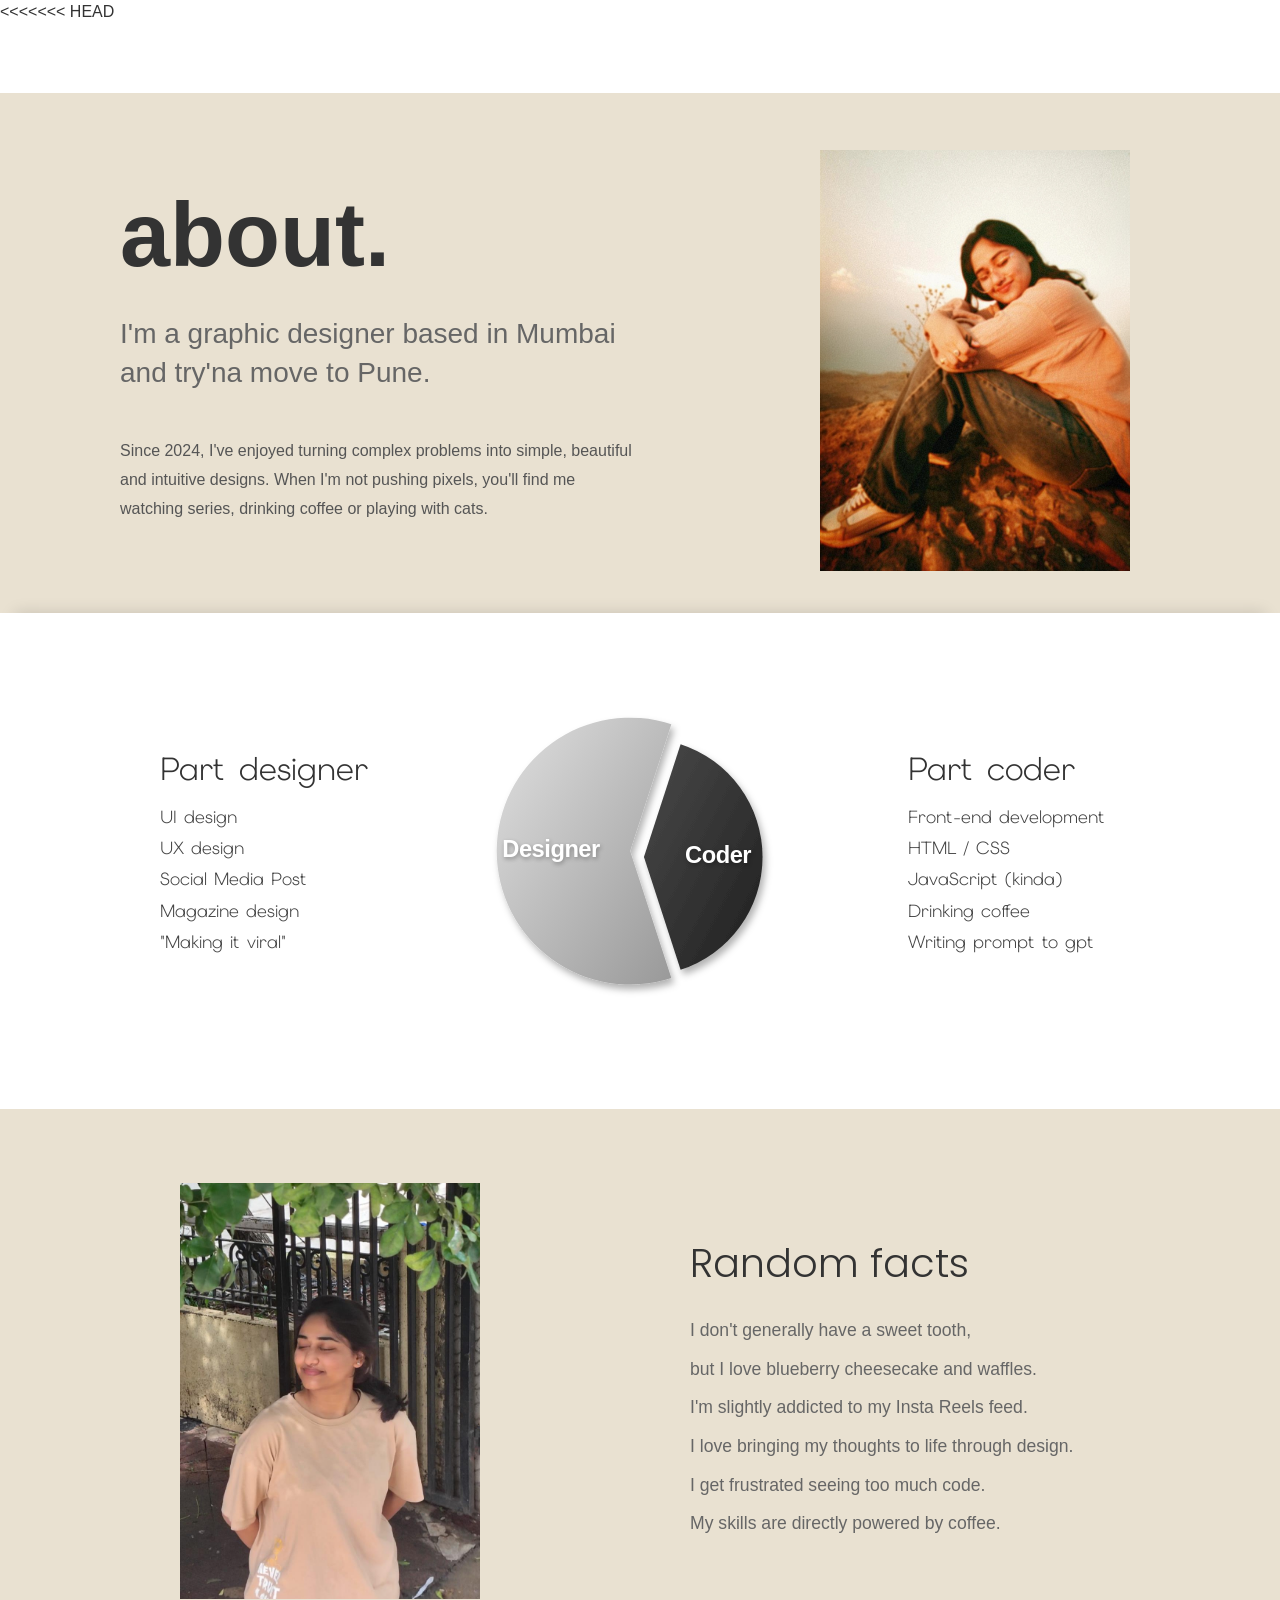
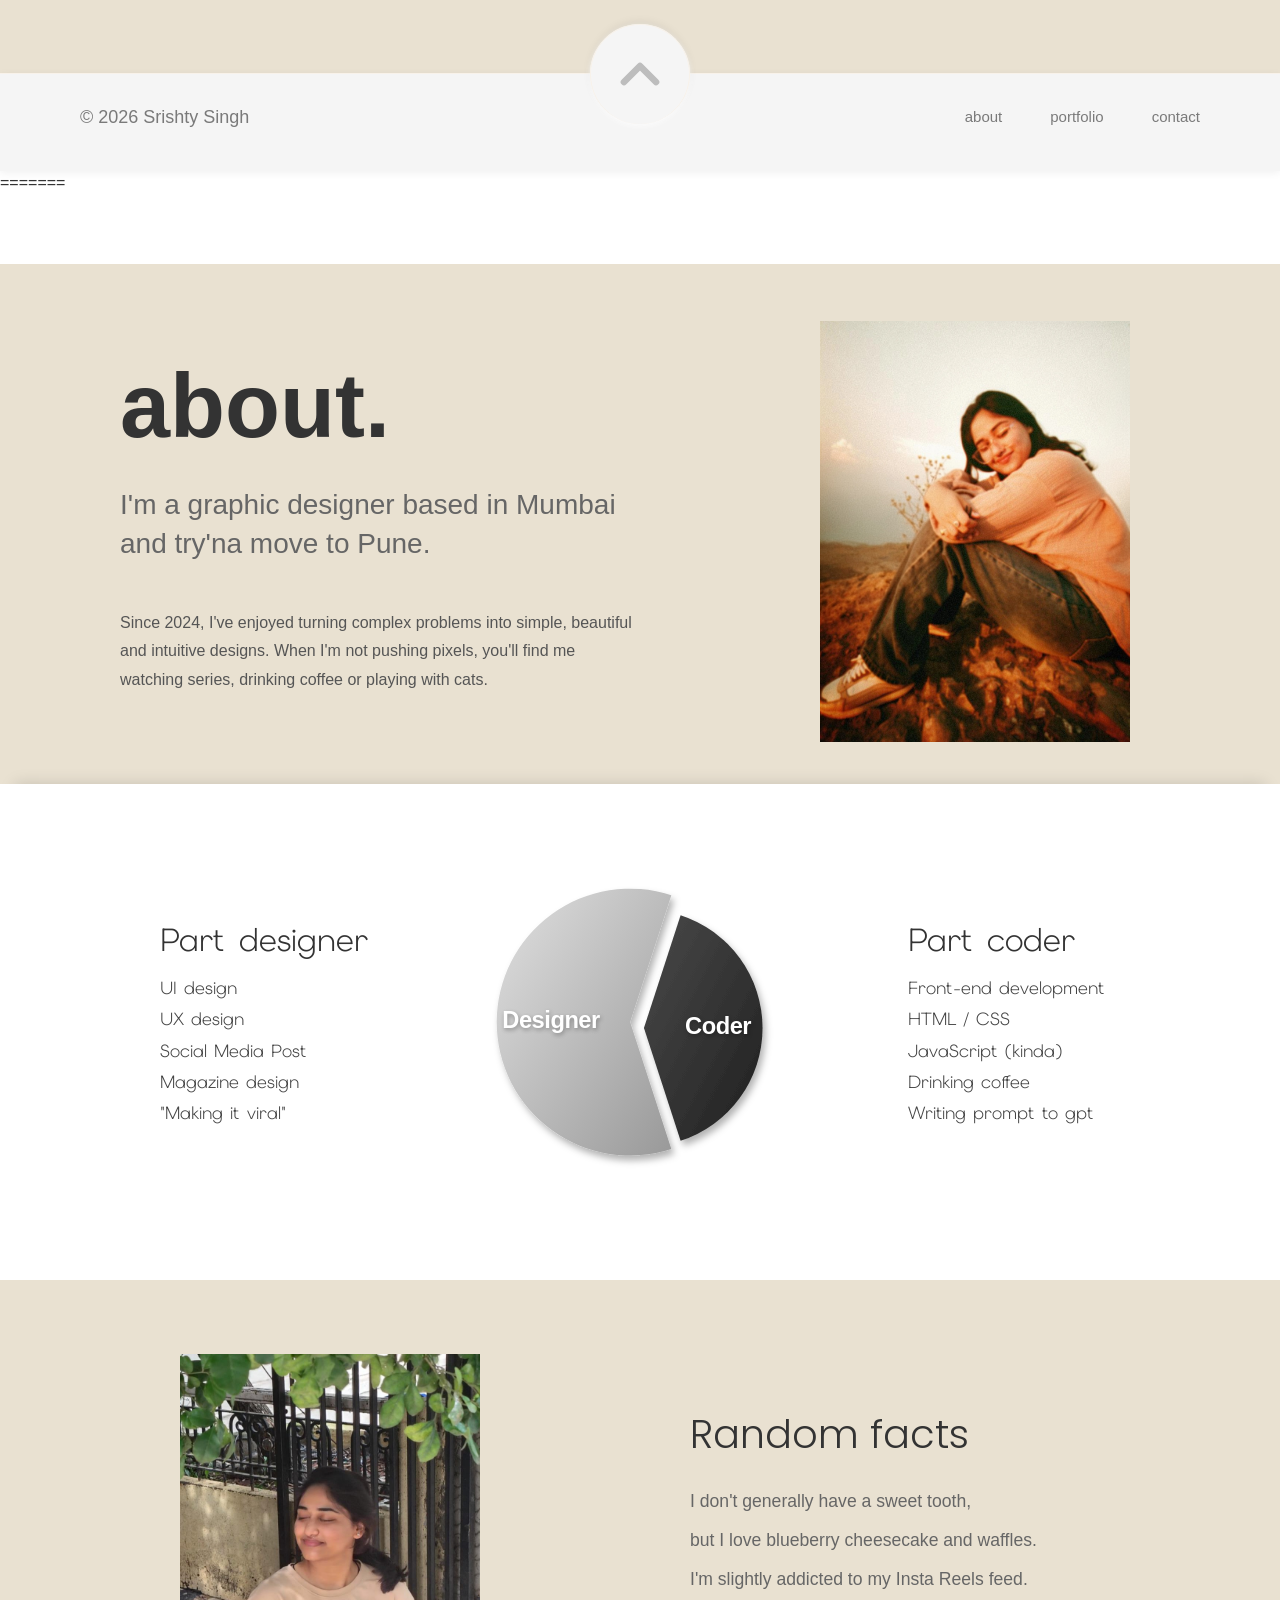
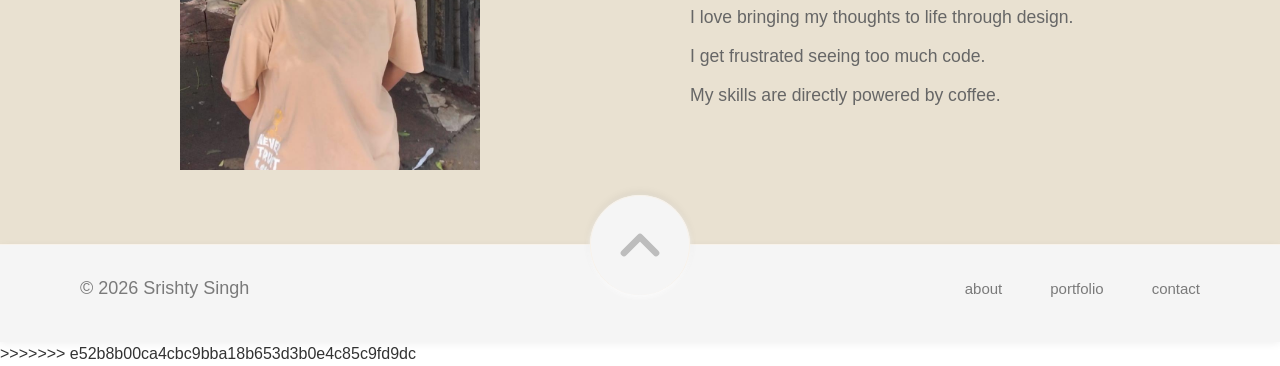
==== commit 2974ff05: "adding contact and portfolio page" ====
--- a/about.html
+++ b/about.html
@@ -1,3 +1,4 @@
+<<<<<<< HEAD
 <!DOCTYPE html>
 <html lang="en">
 <head>
@@ -224,4 +225,230 @@
     <script src="assets/js/main.js"></script>
 </body>
 
-</html>+</html>
+=======
+<!DOCTYPE html>
+<html lang="en">
+<head>
+    <meta charset="UTF-8">
+    <meta name="viewport" content="width=device-width, initial-scale=1.0">
+    <meta
+      name="about"
+      content="Srishty Singh — about me."
+    />
+    <title>About Me</title>
+     <!-- Google Font -->
+    <link href="https://fonts.googleapis.com/css2?family=Poppins:wght@300;400;500;700;800&display=swap" rel="stylesheet">
+
+    <link href="https://cdn.jsdelivr.net/npm/bootstrap@5.0.2/dist/css/bootstrap.min.css" rel="stylesheet" integrity="sha384-EVSTQN3/azprG1Anm3QDgpJLIm9Nao0Yz1ztcQTwFspd3yD65VohhpuuCOmLASjC" crossorigin="anonymous">
+
+    <script src="https://cdn.jsdelivr.net/npm/bootstrap@5.0.2/dist/js/bootstrap.bundle.min.js" integrity="sha384-MrcW6ZMFYlzcLA8Nl+NtUVF0sA7MsXsP1UyJoMp4YLEuNSfAP+JcXn/tWtIaxVXM" crossorigin="anonymous"></script>
+
+    <link rel="preconnect" href="https://fonts.googleapis.com">
+<link rel="preconnect" href="https://fonts.gstatic.com" crossorigin>
+<link href="https://fonts.googleapis.com/css2?family=Elms+Sans:ital,wght@0,100..900;1,100..900&display=swap" rel="stylesheet">
+
+
+    <link rel="stylesheet" href="assets/css/about.css" />
+    <link rel="stylesheet" href="assets/css/style.css" />
+</head>
+<body>
+    <header class="site-header">
+      
+<nav class="navbar navbar-expand-lg navbar-light">
+    <div class="container-fluid">
+
+        <a class="navbar-brand" href="index.html">Srishty Singh</a>
+
+        <button
+            class="navbar-toggler"
+            type="button"
+            data-bs-toggle="collapse"
+            data-bs-target="#navbarTogglerDemo02"
+            aria-controls="navbarTogglerDemo02"
+            aria-expanded="false"
+            aria-label="Toggle navigation">
+
+            <span class="navbar-toggler-icon"></span>
+        </button>
+
+        <div class="collapse navbar-collapse" id="navbarTogglerDemo02">
+
+            <ul class="navbar-nav ms-auto mb-2 mb-lg-0">
+
+                <li class="nav-item">
+                    <a class="nav-link" href="about.html">About</a>
+                </li>
+
+                <li class="nav-item">
+                    <a class="nav-link" href="#">Portfolio</a>
+                </li>
+
+                <li class="nav-item">
+                    <a class="nav-link" href="#">Contact</a>
+                </li>
+
+            </ul>
+
+        </div>
+
+    </div>
+</nav>
+
+
+    </header>
+    <section class="myself">
+
+        <div class="myself-text">
+
+            <h1>about.</h1>
+
+            <h3>
+                I'm a graphic designer based in Mumbai
+                and try'na move to Pune.
+            </h3>
+
+            <p>
+                Since 2024, I've enjoyed turning complex problems into
+                simple, beautiful and intuitive designs. When I'm not
+                pushing pixels, you'll find me watching series, drinking coffee or
+                playing with cats.
+            </p>
+
+        </div>
+
+        <div class="myself-image">
+            <img src="assets\images\aboutme\about-me.jpg" alt="my-image">
+        </div>
+
+    </section>
+
+    
+
+    <section class="skills-section">
+
+    <div class="skill designer">
+
+        <h2>Part designer</h2>
+
+        <ul>
+            <li>UI design</li>
+            <li>UX design</li>
+            <li>Social Media Post</li>
+            <li>Magazine design</li>
+            <li>"Making it viral"</li>
+        </ul>
+
+    </div>
+
+    <div class="portfolio-chart-container">
+  <svg width="100%" height="100%" viewBox="0 0 340 340" class="pie-chart">
+    
+    <!-- Definitions for Gradients and Shadows -->
+    <defs>
+      <!-- Light Gray Gradient for Designer (60%) -->
+      <linearGradient id="designerGrad" x1="0%" y1="0%" x2="100%" y2="100%">
+        <stop offset="0%" stop-color="#e0e0e0"/>
+        <stop offset="100%" stop-color="#999999"/>
+      </linearGradient>
+      
+      <!-- Dark Gray Gradient for Coder (40%) -->
+      <linearGradient id="coderGrad" x1="0%" y1="0%" x2="100%" y2="100%">
+        <stop offset="0%" stop-color="#4a4a4a"/>
+        <stop offset="100%" stop-color="#1f1f1f"/>
+      </linearGradient>
+      
+      <!-- Subtle 3D Drop Shadow -->
+      <filter id="drop-shadow" x="-20%" y="-20%" width="140%" height="140%">
+        <feDropShadow dx="3" dy="5" stdDeviation="4" flood-opacity="0.3"/>
+      </filter>
+    </defs>
+
+    <!-- Designer Slice (60% - Increased Radius to 135) -->
+    <g class="slice designer-slice">
+      <path d="M 160 160 L 201.72 288.39 A 135 135 0 1 1 201.72 31.61 Z" fill="url(#designerGrad)" />
+      <!-- Nudged X coordinate from 90 to 80 to center in the larger slice -->
+      <text x="80" y="166" text-anchor="middle" class="chart-label">Designer</text>
+    </g>
+
+    <!-- Coder Slice (40% - Original Radius of 120) -->
+    <g class="slice coder-slice">
+      <path d="M 160 160 L 197.08 45.87 A 120 120 0 0 1 197.08 274.13 Z" fill="url(#coderGrad)" />
+      <text x="235" y="166" text-anchor="middle" class="chart-label">Coder</text>
+    </g>
+    
+  </svg>
+</div>
+
+    <div class="skill coder">
+
+        <h2>Part coder</h2>
+
+        <ul>
+            <li>Front-end development</li>
+            <li>HTML / CSS</li>
+            <li>JavaScript (kinda)</li>
+            <li>Drinking coffee</li>
+            <li>Writing prompt to gpt</li>
+        </ul>
+
+    </div>
+
+</section>
+
+<section class="random-facts-section">
+  <div class="facts-container">
+    
+    <!-- Left Side: Monitor/Yoda Image -->
+    <div class="facts-image-wrapper">
+      <img src="assets\images\aboutme\random-fact.jpg" alt="Yoda popping out of an iMac" class="facts-image">
+    </div>
+
+    <!-- Right Side: Facts List -->
+    <div class="facts-content">
+      <h2 class="facts-heading">Random facts</h2>
+      
+      <ul class="facts-list">
+        <li>I don't generally have a sweet tooth, <br>
+            but I love blueberry cheesecake and waffles.</li>
+        <li>I'm slightly addicted to my Insta Reels feed.</li>
+        <li>I love bringing my thoughts to life through design.</li>
+        <li>I get frustrated seeing too much code.</li>
+        <li>My skills are directly powered by coffee.</li>
+        
+      </ul>
+    </div>
+    
+  </div>
+</section>
+
+
+      <footer class="footer">
+        <!-- Back to Top Button -->
+        <button class="back-to-top" id="backToTop" aria-label="Back to top">
+          <svg width="24" height="24" viewBox="0 0 24 24" fill="none">
+            <path
+              d="M6 15L12 9L18 15"
+              stroke="currentColor"
+              stroke-width="2.5"
+              stroke-linecap="round"
+              stroke-linejoin="round"
+            />
+          </svg>
+        </button>
+
+        <div class="footer-container">
+          <p>© 2026 Srishty Singh</p>
+
+          <nav>
+            <a href="about.html">about</a>
+            <a href="#portfolio">portfolio</a>
+            <a href="#contact">contact</a>
+          </nav>
+        </div>
+      </footer>
+    <script src="assets/js/main.js"></script>
+</body>
+
+</html>
+>>>>>>> e52b8b00ca4cbc9bba18b653d3b0e4c85c9fd9dc
--- a/assets/css/about.css
+++ b/assets/css/about.css
@@ -1,3 +1,4 @@
+<<<<<<< HEAD
 *{
     margin:0;
     padding:0;
@@ -351,3 +352,355 @@
     line-height: 2.5;
   }
 }
+=======
+*{
+    margin:0;
+    padding:0;
+    box-sizing:border-box;
+}
+
+body{
+    font-family:'Poppins',sans-serif;
+    background:#fff;
+    color:#333;
+}
+.myself{
+
+    margin:auto;
+    min-height: 520px;
+    display:flex;
+    align-items:center;
+    justify-content:space-between;
+    background-color: #e9e1d1;
+
+    padding:15px 100px 0;
+}
+
+/* text */
+
+.myself-text{
+
+    max-width:520px;
+    margin-left:20px;
+    
+}
+
+.myself-text h1{
+
+    font-size:90px;
+    font-weight:800;
+    color:#333;
+    margin-bottom:25px;
+}
+
+.myself-text h3{
+
+    font-size:28px;
+    font-weight:300;
+    color:#666;
+    line-height:1.4;
+
+    margin-bottom:45px;
+}
+
+.myself-text p{
+
+    font-size:16px;
+    color:#555;
+    line-height:1.8;
+}
+
+/* image */
+
+.myself-image{
+    display:flex;
+    justify-content:right;
+}
+
+.myself-image img{
+    width: 100%;
+    max-width: 360px;   /* Adjust as needed */
+    height: auto;
+    object-fit: contain;
+    padding-right: 50px;
+}/*=========================
+    Skills Section
+==========================*/
+
+.skills-section{
+
+    width:100%;
+    min-height:50vh;
+
+    display:flex;
+    justify-content:centre;
+    align-items:center;
+
+    padding:30px 10%;
+
+    background:#fff;
+  flex-wrap: wrap;
+
+  /* 2. Add shadows above and below the section to make it "pop" off the page */
+  box-shadow: 
+    0px -15px 15px -15px rgba(0, 0, 0, 0.15), /* Top shadow */
+    0px 15px 15px -15px rgba(0, 0, 0, 0.15);  /* Bottom shadow */
+
+
+  /* 4. Add spacing so it doesn't collide with other elements */
+  padding: 3rem 2rem; /* Creates space inside the section */
+}
+.designer{
+    padding-left: 8rem;
+}
+
+.skill{
+
+    width:28%;
+}
+
+.skill h2{
+
+    font-size:2rem;
+    font-family: "Elms Sans", sans-serif;
+  font-optical-sizing: auto;
+  font-weight: 300;
+  font-style: normal;
+    margin-bottom:15px;
+    color:#333;
+}
+
+.skill ul{
+
+    list-style:none;
+    
+    padding-left: 0px;
+}
+
+.skill li{
+
+    font-size:1.1rem;
+    color:#444;
+    margin-bottom:5px;
+    font-family: "Elms Sans", sans-serif;
+  font-optical-sizing: auto;
+  font-weight: 300;
+  font-style: normal;
+}
+/* Container sizing */
+.portfolio-chart-container {
+  display: flex;
+  justify-content: center;
+  align-items: center;
+  width: 100%;
+  max-width: 400px; /* Adjust based on your layout */
+  margin: 0 auto;
+  padding: 2rem;
+}
+
+/* SVG Base */
+.pie-chart {
+  overflow: visible; /* Prevents shadow clipping */
+}
+
+/* Apply shadow and transitions to both slices */
+.slice path {
+  filter: url(#drop-shadow);
+  transition: transform 0.3s cubic-bezier(0.25, 0.8, 0.25, 1);
+  cursor: pointer;
+}
+
+/* Create the "Exploded" separation for the Coder slice */
+.coder-slice {
+  transform: translate(14px, 6px);
+}
+
+/* Optional: Interactive hover effects for a portfolio */
+.designer-slice:hover path {
+  transform: translate(-4px, -4px);
+}
+
+.coder-slice:hover path {
+  transform: translate(4px, 4px); /* Pushes out slightly further on hover */
+}
+
+/* Typography matching the image */
+.chart-label {
+  fill: #ffffff;
+  font-family: -apple-system, BlinkMacSystemFont, "Segoe UI", Roboto, Helvetica, Arial, sans-serif;
+  font-weight: 700;
+  font-size: 24px;
+  letter-spacing: -0.5px;
+  pointer-events: none; /* Ensures hover effects trigger over the whole slice */
+  text-shadow: 1px 2px 4px rgba(0, 0, 0, 0.3); /* Helps text pop against gradients */
+}
+/* Main Section Wrapper */
+.random-facts-section {
+  display: flex;
+  justify-content: center;
+  align-items: center;
+  width: 100%;
+  background-color: #e9e1d1;
+  box-sizing: border-box;
+  padding: 4rem 0rem 4rem 0rem;;
+  /* Restricts the maximum height to less than the full screen */
+  max-height: 100vh; 
+  overflow-y: auto; 
+}
+
+/* Flexbox Container */
+.facts-container {
+  display: flex;
+  flex-direction: row;
+  align-items: center;
+  max-width: 1100px; /* Constrains the maximum width for wide screens */
+  width: 100%;
+  gap: 5rem; /* Creates the gap between the image and the text */
+}
+
+/* Image Styling */
+.facts-image-wrapper {
+  flex: 1; /* Takes up half the available space */
+  padding: 10px 10px 10px 90px;
+  display: flex;
+  justify-content: left;
+}
+
+.facts-image {
+  width: 100%;
+    max-width: 300px;   /* Adjust as needed */
+    
+    height: auto;
+  object-fit: contain;
+}
+
+/* Text & Typography Styling */
+.facts-content {
+  flex: 1; /* Takes up the other half */
+  font-family: "Segoe UI", Roboto, Helvetica, Arial, sans-serif;
+  padding-right: 80px;
+}
+
+.facts-heading {
+  font-size: 2.5rem;
+  font-weight: 300; /* Recreates the thin, elegant font weight from the image */
+  color: #333333;
+  margin-top: 0;
+  margin-bottom: 1.5rem;
+}
+
+.facts-list {
+  list-style-type: none; /* Removes bullet points */
+  padding: 0;
+  margin: 0;
+}
+
+.facts-list li {
+  font-size: 1.1rem;
+  font-weight: 400;
+  color: #666666;
+  line-height: 2.2; /* Adds the tall spacing between lines */
+}
+
+/* Styling for the embedded link */
+.facts-link {
+  color: inherit;
+  text-decoration: underline;
+  text-decoration-thickness: 1px;
+  text-underline-offset: 4px; /* Drops the underline down slightly */
+}
+
+.facts-link:hover {
+  color: #333333;
+}
+
+
+
+/* ================= RESPONSIVE ================= */
+
+/* @media(max-width:1100px){
+
+    .myself{
+
+        flex-direction:column;
+        text-align:center;
+    }
+
+    .myself-image{
+
+        justify-content:center;
+        margin-top:50px;
+    }
+
+    .myself{
+
+        padding:60px 30px;
+    }
+
+} */
+
+
+@media(max-width:768px){
+    .skill{
+        width: 100%;
+    }
+    .skill{
+        text-align: center;
+        padding:0;
+    }
+
+    .myself{
+        padding: 15px 15px;
+        flex-wrap: wrap;
+    }
+    .myself-image img{
+        padding: 10px;
+    }
+
+    .myself-text h1{
+
+        font-size:70px;
+        text-align: center;
+    }
+
+    .myself-text h3{
+
+        font-size:24px;
+    }
+
+    .myself-text p{
+
+        font-size:18px;
+    }
+    .facts-container {
+    flex-direction: column;
+    gap: 2rem;
+  }
+
+  .facts-image-wrapper {
+    justify-content: center;
+    padding: 0 0 0 0;
+  }
+
+  /* Removes the height restriction on mobile so content doesn't get cut off if it stacks tall */
+  .random-facts-section {
+    max-height: none; 
+    padding: 2rem 1rem 4.5rem 1rem
+  }
+  .facts-content{
+    padding: 0 0 0 0;
+    text-align: center;
+  }
+  .facts-heading{
+            font-weight: 350;
+        margin-bottom: 1rem;
+        margin-top: 2rem;
+  }
+
+  .facts-list li {
+    font-size: .9rem;
+    
+    line-height: 2.5;
+  }
+}
+>>>>>>> e52b8b00ca4cbc9bba18b653d3b0e4c85c9fd9dc
--- a/assets/css/style.css
+++ b/assets/css/style.css
@@ -31,6 +31,7 @@
 }
 
 .site-header {
+<<<<<<< HEAD
     background: black;
     padding: 0.5% 6.75% 0.5% 3.35%;
     align-items: center;
@@ -51,12 +52,27 @@
 }
 .nav-item a{
     color: white;
+=======
+    background: #A56F63;
+    padding: 2% 6.75% 1.5% 3.35%;
+    align-items: center;
+}
+.brand {
+    color: inherit;
+    text-decoration: none;
+    font-family: "DM Mono", monospace;
+    font-size: clamp(1rem, 1.8vw, 1.7rem);
+    text-shadow: 1px 1px 0 #555;
+>>>>>>> e52b8b00ca4cbc9bba18b653d3b0e4c85c9fd9dc
 }
 nav a {
     color: inherit;
     text-decoration: none;
     font-weight: 500;
+<<<<<<< HEAD
     color: white;
+=======
+>>>>>>> e52b8b00ca4cbc9bba18b653d3b0e4c85c9fd9dc
 }
 
 nav a:hover {
@@ -652,4 +668,8 @@
         animation-delay: 0ms !important;
         transition-duration: .10ms !important;
     }
-}+<<<<<<< HEAD
+}
+=======
+}
+>>>>>>> e52b8b00ca4cbc9bba18b653d3b0e4c85c9fd9dc
--- a/assets/css/about.css
+++ b/assets/css/about.css
@@ -1,3 +1,4 @@
+<<<<<<< HEAD
 *{
     margin:0;
     padding:0;
@@ -351,3 +352,355 @@
     line-height: 2.5;
   }
 }
+=======
+*{
+    margin:0;
+    padding:0;
+    box-sizing:border-box;
+}
+
+body{
+    font-family:'Poppins',sans-serif;
+    background:#fff;
+    color:#333;
+}
+.myself{
+
+    margin:auto;
+    min-height: 520px;
+    display:flex;
+    align-items:center;
+    justify-content:space-between;
+    background-color: #e9e1d1;
+
+    padding:15px 100px 0;
+}
+
+/* text */
+
+.myself-text{
+
+    max-width:520px;
+    margin-left:20px;
+    
+}
+
+.myself-text h1{
+
+    font-size:90px;
+    font-weight:800;
+    color:#333;
+    margin-bottom:25px;
+}
+
+.myself-text h3{
+
+    font-size:28px;
+    font-weight:300;
+    color:#666;
+    line-height:1.4;
+
+    margin-bottom:45px;
+}
+
+.myself-text p{
+
+    font-size:16px;
+    color:#555;
+    line-height:1.8;
+}
+
+/* image */
+
+.myself-image{
+    display:flex;
+    justify-content:right;
+}
+
+.myself-image img{
+    width: 100%;
+    max-width: 360px;   /* Adjust as needed */
+    height: auto;
+    object-fit: contain;
+    padding-right: 50px;
+}/*=========================
+    Skills Section
+==========================*/
+
+.skills-section{
+
+    width:100%;
+    min-height:50vh;
+
+    display:flex;
+    justify-content:centre;
+    align-items:center;
+
+    padding:30px 10%;
+
+    background:#fff;
+  flex-wrap: wrap;
+
+  /* 2. Add shadows above and below the section to make it "pop" off the page */
+  box-shadow: 
+    0px -15px 15px -15px rgba(0, 0, 0, 0.15), /* Top shadow */
+    0px 15px 15px -15px rgba(0, 0, 0, 0.15);  /* Bottom shadow */
+
+
+  /* 4. Add spacing so it doesn't collide with other elements */
+  padding: 3rem 2rem; /* Creates space inside the section */
+}
+.designer{
+    padding-left: 8rem;
+}
+
+.skill{
+
+    width:28%;
+}
+
+.skill h2{
+
+    font-size:2rem;
+    font-family: "Elms Sans", sans-serif;
+  font-optical-sizing: auto;
+  font-weight: 300;
+  font-style: normal;
+    margin-bottom:15px;
+    color:#333;
+}
+
+.skill ul{
+
+    list-style:none;
+    
+    padding-left: 0px;
+}
+
+.skill li{
+
+    font-size:1.1rem;
+    color:#444;
+    margin-bottom:5px;
+    font-family: "Elms Sans", sans-serif;
+  font-optical-sizing: auto;
+  font-weight: 300;
+  font-style: normal;
+}
+/* Container sizing */
+.portfolio-chart-container {
+  display: flex;
+  justify-content: center;
+  align-items: center;
+  width: 100%;
+  max-width: 400px; /* Adjust based on your layout */
+  margin: 0 auto;
+  padding: 2rem;
+}
+
+/* SVG Base */
+.pie-chart {
+  overflow: visible; /* Prevents shadow clipping */
+}
+
+/* Apply shadow and transitions to both slices */
+.slice path {
+  filter: url(#drop-shadow);
+  transition: transform 0.3s cubic-bezier(0.25, 0.8, 0.25, 1);
+  cursor: pointer;
+}
+
+/* Create the "Exploded" separation for the Coder slice */
+.coder-slice {
+  transform: translate(14px, 6px);
+}
+
+/* Optional: Interactive hover effects for a portfolio */
+.designer-slice:hover path {
+  transform: translate(-4px, -4px);
+}
+
+.coder-slice:hover path {
+  transform: translate(4px, 4px); /* Pushes out slightly further on hover */
+}
+
+/* Typography matching the image */
+.chart-label {
+  fill: #ffffff;
+  font-family: -apple-system, BlinkMacSystemFont, "Segoe UI", Roboto, Helvetica, Arial, sans-serif;
+  font-weight: 700;
+  font-size: 24px;
+  letter-spacing: -0.5px;
+  pointer-events: none; /* Ensures hover effects trigger over the whole slice */
+  text-shadow: 1px 2px 4px rgba(0, 0, 0, 0.3); /* Helps text pop against gradients */
+}
+/* Main Section Wrapper */
+.random-facts-section {
+  display: flex;
+  justify-content: center;
+  align-items: center;
+  width: 100%;
+  background-color: #e9e1d1;
+  box-sizing: border-box;
+  padding: 4rem 0rem 4rem 0rem;;
+  /* Restricts the maximum height to less than the full screen */
+  max-height: 100vh; 
+  overflow-y: auto; 
+}
+
+/* Flexbox Container */
+.facts-container {
+  display: flex;
+  flex-direction: row;
+  align-items: center;
+  max-width: 1100px; /* Constrains the maximum width for wide screens */
+  width: 100%;
+  gap: 5rem; /* Creates the gap between the image and the text */
+}
+
+/* Image Styling */
+.facts-image-wrapper {
+  flex: 1; /* Takes up half the available space */
+  padding: 10px 10px 10px 90px;
+  display: flex;
+  justify-content: left;
+}
+
+.facts-image {
+  width: 100%;
+    max-width: 300px;   /* Adjust as needed */
+    
+    height: auto;
+  object-fit: contain;
+}
+
+/* Text & Typography Styling */
+.facts-content {
+  flex: 1; /* Takes up the other half */
+  font-family: "Segoe UI", Roboto, Helvetica, Arial, sans-serif;
+  padding-right: 80px;
+}
+
+.facts-heading {
+  font-size: 2.5rem;
+  font-weight: 300; /* Recreates the thin, elegant font weight from the image */
+  color: #333333;
+  margin-top: 0;
+  margin-bottom: 1.5rem;
+}
+
+.facts-list {
+  list-style-type: none; /* Removes bullet points */
+  padding: 0;
+  margin: 0;
+}
+
+.facts-list li {
+  font-size: 1.1rem;
+  font-weight: 400;
+  color: #666666;
+  line-height: 2.2; /* Adds the tall spacing between lines */
+}
+
+/* Styling for the embedded link */
+.facts-link {
+  color: inherit;
+  text-decoration: underline;
+  text-decoration-thickness: 1px;
+  text-underline-offset: 4px; /* Drops the underline down slightly */
+}
+
+.facts-link:hover {
+  color: #333333;
+}
+
+
+
+/* ================= RESPONSIVE ================= */
+
+/* @media(max-width:1100px){
+
+    .myself{
+
+        flex-direction:column;
+        text-align:center;
+    }
+
+    .myself-image{
+
+        justify-content:center;
+        margin-top:50px;
+    }
+
+    .myself{
+
+        padding:60px 30px;
+    }
+
+} */
+
+
+@media(max-width:768px){
+    .skill{
+        width: 100%;
+    }
+    .skill{
+        text-align: center;
+        padding:0;
+    }
+
+    .myself{
+        padding: 15px 15px;
+        flex-wrap: wrap;
+    }
+    .myself-image img{
+        padding: 10px;
+    }
+
+    .myself-text h1{
+
+        font-size:70px;
+        text-align: center;
+    }
+
+    .myself-text h3{
+
+        font-size:24px;
+    }
+
+    .myself-text p{
+
+        font-size:18px;
+    }
+    .facts-container {
+    flex-direction: column;
+    gap: 2rem;
+  }
+
+  .facts-image-wrapper {
+    justify-content: center;
+    padding: 0 0 0 0;
+  }
+
+  /* Removes the height restriction on mobile so content doesn't get cut off if it stacks tall */
+  .random-facts-section {
+    max-height: none; 
+    padding: 2rem 1rem 4.5rem 1rem
+  }
+  .facts-content{
+    padding: 0 0 0 0;
+    text-align: center;
+  }
+  .facts-heading{
+            font-weight: 350;
+        margin-bottom: 1rem;
+        margin-top: 2rem;
+  }
+
+  .facts-list li {
+    font-size: .9rem;
+    
+    line-height: 2.5;
+  }
+}
+>>>>>>> e52b8b00ca4cbc9bba18b653d3b0e4c85c9fd9dc
--- a/assets/css/style.css
+++ b/assets/css/style.css
@@ -31,6 +31,7 @@
 }
 
 .site-header {
+<<<<<<< HEAD
     background: black;
     padding: 0.5% 6.75% 0.5% 3.35%;
     align-items: center;
@@ -51,12 +52,27 @@
 }
 .nav-item a{
     color: white;
+=======
+    background: #A56F63;
+    padding: 2% 6.75% 1.5% 3.35%;
+    align-items: center;
+}
+.brand {
+    color: inherit;
+    text-decoration: none;
+    font-family: "DM Mono", monospace;
+    font-size: clamp(1rem, 1.8vw, 1.7rem);
+    text-shadow: 1px 1px 0 #555;
+>>>>>>> e52b8b00ca4cbc9bba18b653d3b0e4c85c9fd9dc
 }
 nav a {
     color: inherit;
     text-decoration: none;
     font-weight: 500;
+<<<<<<< HEAD
     color: white;
+=======
+>>>>>>> e52b8b00ca4cbc9bba18b653d3b0e4c85c9fd9dc
 }
 
 nav a:hover {
@@ -652,4 +668,8 @@
         animation-delay: 0ms !important;
         transition-duration: .10ms !important;
     }
-}+<<<<<<< HEAD
+}
+=======
+}
+>>>>>>> e52b8b00ca4cbc9bba18b653d3b0e4c85c9fd9dc
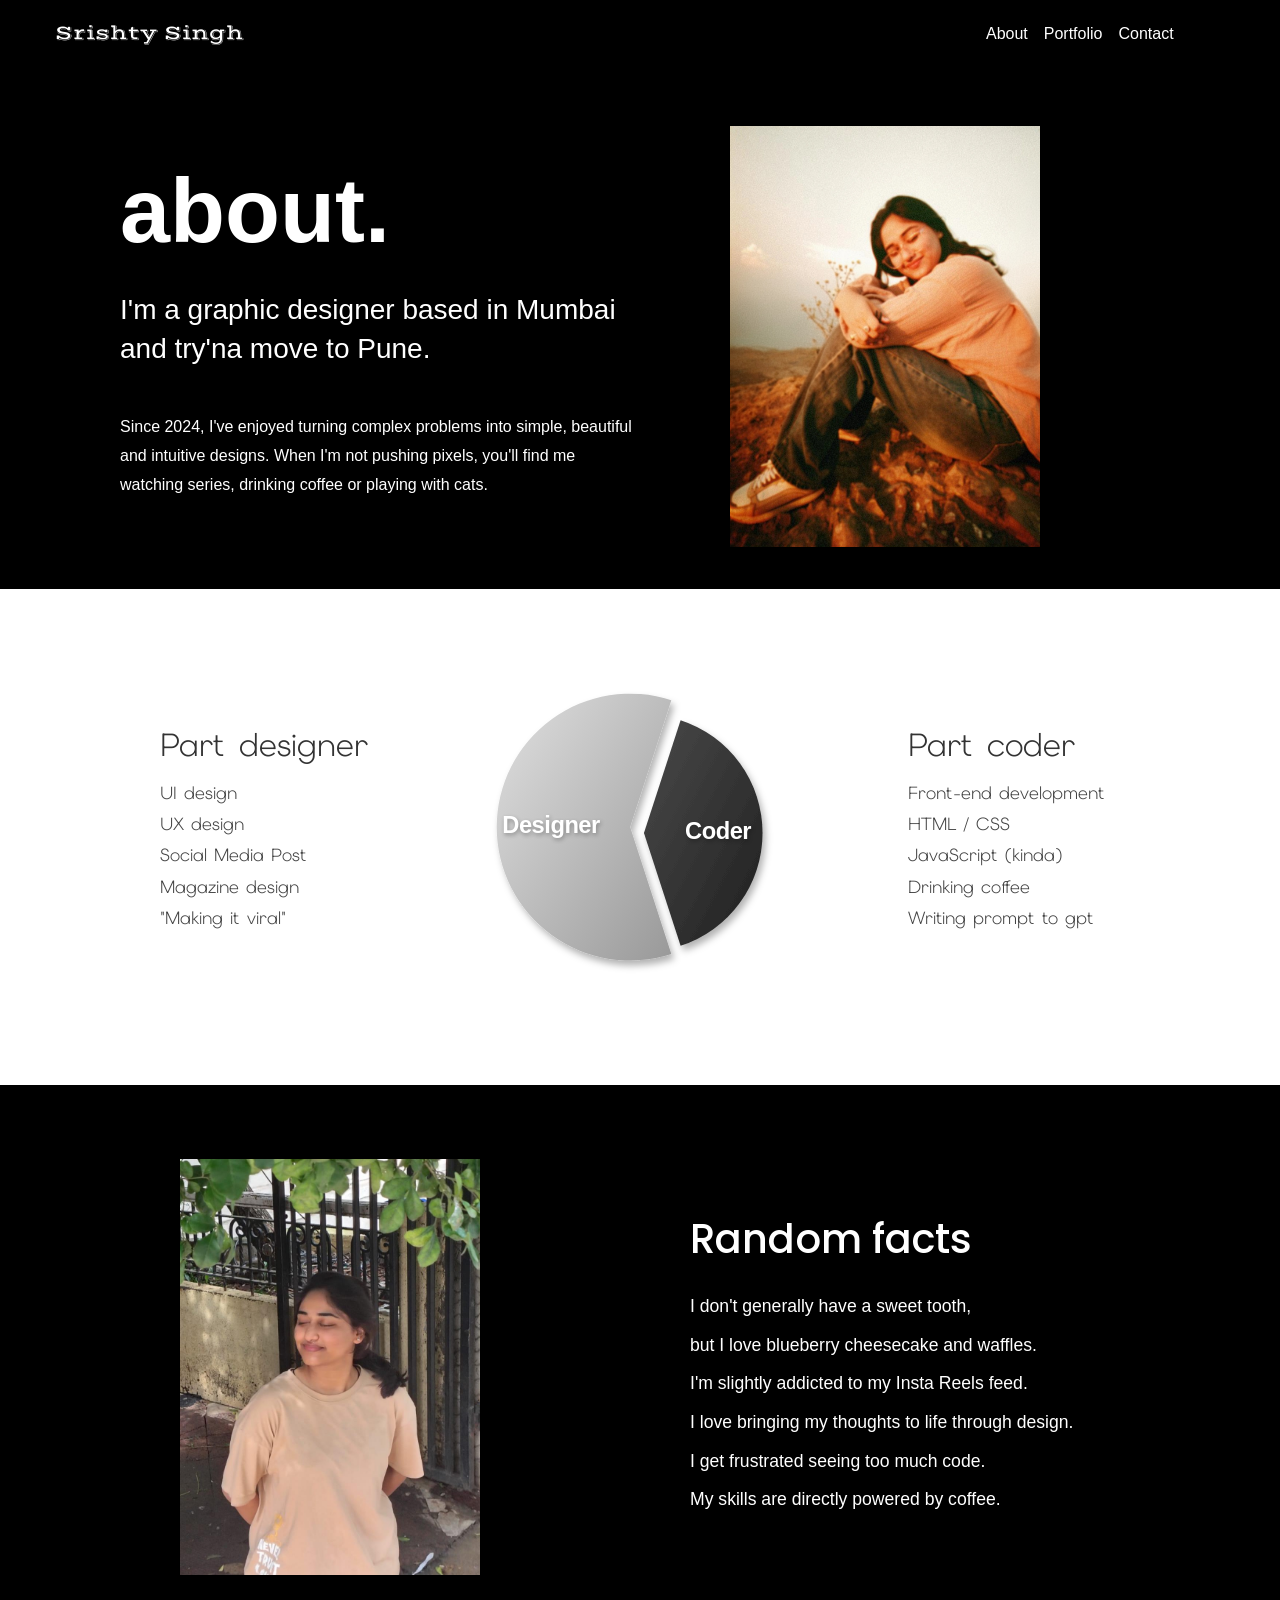
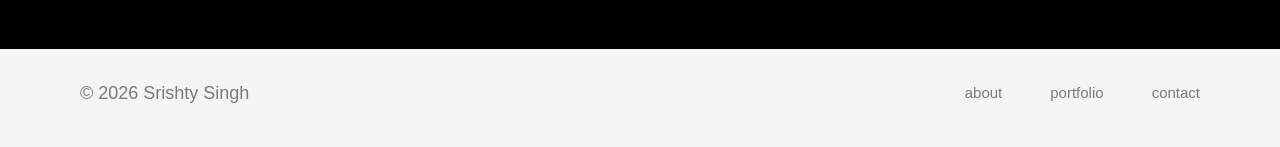
==== commit 1b26ac4f: "Updating the conflict" ====
--- a/about.html
+++ b/about.html
@@ -1,4 +1,3 @@
-<<<<<<< HEAD
 <!DOCTYPE html>
 <html lang="en">
 <head>
@@ -225,230 +224,4 @@
     <script src="assets/js/main.js"></script>
 </body>
 
-</html>
-=======
-<!DOCTYPE html>
-<html lang="en">
-<head>
-    <meta charset="UTF-8">
-    <meta name="viewport" content="width=device-width, initial-scale=1.0">
-    <meta
-      name="about"
-      content="Srishty Singh — about me."
-    />
-    <title>About Me</title>
-     <!-- Google Font -->
-    <link href="https://fonts.googleapis.com/css2?family=Poppins:wght@300;400;500;700;800&display=swap" rel="stylesheet">
-
-    <link href="https://cdn.jsdelivr.net/npm/bootstrap@5.0.2/dist/css/bootstrap.min.css" rel="stylesheet" integrity="sha384-EVSTQN3/azprG1Anm3QDgpJLIm9Nao0Yz1ztcQTwFspd3yD65VohhpuuCOmLASjC" crossorigin="anonymous">
-
-    <script src="https://cdn.jsdelivr.net/npm/bootstrap@5.0.2/dist/js/bootstrap.bundle.min.js" integrity="sha384-MrcW6ZMFYlzcLA8Nl+NtUVF0sA7MsXsP1UyJoMp4YLEuNSfAP+JcXn/tWtIaxVXM" crossorigin="anonymous"></script>
-
-    <link rel="preconnect" href="https://fonts.googleapis.com">
-<link rel="preconnect" href="https://fonts.gstatic.com" crossorigin>
-<link href="https://fonts.googleapis.com/css2?family=Elms+Sans:ital,wght@0,100..900;1,100..900&display=swap" rel="stylesheet">
-
-
-    <link rel="stylesheet" href="assets/css/about.css" />
-    <link rel="stylesheet" href="assets/css/style.css" />
-</head>
-<body>
-    <header class="site-header">
-      
-<nav class="navbar navbar-expand-lg navbar-light">
-    <div class="container-fluid">
-
-        <a class="navbar-brand" href="index.html">Srishty Singh</a>
-
-        <button
-            class="navbar-toggler"
-            type="button"
-            data-bs-toggle="collapse"
-            data-bs-target="#navbarTogglerDemo02"
-            aria-controls="navbarTogglerDemo02"
-            aria-expanded="false"
-            aria-label="Toggle navigation">
-
-            <span class="navbar-toggler-icon"></span>
-        </button>
-
-        <div class="collapse navbar-collapse" id="navbarTogglerDemo02">
-
-            <ul class="navbar-nav ms-auto mb-2 mb-lg-0">
-
-                <li class="nav-item">
-                    <a class="nav-link" href="about.html">About</a>
-                </li>
-
-                <li class="nav-item">
-                    <a class="nav-link" href="#">Portfolio</a>
-                </li>
-
-                <li class="nav-item">
-                    <a class="nav-link" href="#">Contact</a>
-                </li>
-
-            </ul>
-
-        </div>
-
-    </div>
-</nav>
-
-
-    </header>
-    <section class="myself">
-
-        <div class="myself-text">
-
-            <h1>about.</h1>
-
-            <h3>
-                I'm a graphic designer based in Mumbai
-                and try'na move to Pune.
-            </h3>
-
-            <p>
-                Since 2024, I've enjoyed turning complex problems into
-                simple, beautiful and intuitive designs. When I'm not
-                pushing pixels, you'll find me watching series, drinking coffee or
-                playing with cats.
-            </p>
-
-        </div>
-
-        <div class="myself-image">
-            <img src="assets\images\aboutme\about-me.jpg" alt="my-image">
-        </div>
-
-    </section>
-
-    
-
-    <section class="skills-section">
-
-    <div class="skill designer">
-
-        <h2>Part designer</h2>
-
-        <ul>
-            <li>UI design</li>
-            <li>UX design</li>
-            <li>Social Media Post</li>
-            <li>Magazine design</li>
-            <li>"Making it viral"</li>
-        </ul>
-
-    </div>
-
-    <div class="portfolio-chart-container">
-  <svg width="100%" height="100%" viewBox="0 0 340 340" class="pie-chart">
-    
-    <!-- Definitions for Gradients and Shadows -->
-    <defs>
-      <!-- Light Gray Gradient for Designer (60%) -->
-      <linearGradient id="designerGrad" x1="0%" y1="0%" x2="100%" y2="100%">
-        <stop offset="0%" stop-color="#e0e0e0"/>
-        <stop offset="100%" stop-color="#999999"/>
-      </linearGradient>
-      
-      <!-- Dark Gray Gradient for Coder (40%) -->
-      <linearGradient id="coderGrad" x1="0%" y1="0%" x2="100%" y2="100%">
-        <stop offset="0%" stop-color="#4a4a4a"/>
-        <stop offset="100%" stop-color="#1f1f1f"/>
-      </linearGradient>
-      
-      <!-- Subtle 3D Drop Shadow -->
-      <filter id="drop-shadow" x="-20%" y="-20%" width="140%" height="140%">
-        <feDropShadow dx="3" dy="5" stdDeviation="4" flood-opacity="0.3"/>
-      </filter>
-    </defs>
-
-    <!-- Designer Slice (60% - Increased Radius to 135) -->
-    <g class="slice designer-slice">
-      <path d="M 160 160 L 201.72 288.39 A 135 135 0 1 1 201.72 31.61 Z" fill="url(#designerGrad)" />
-      <!-- Nudged X coordinate from 90 to 80 to center in the larger slice -->
-      <text x="80" y="166" text-anchor="middle" class="chart-label">Designer</text>
-    </g>
-
-    <!-- Coder Slice (40% - Original Radius of 120) -->
-    <g class="slice coder-slice">
-      <path d="M 160 160 L 197.08 45.87 A 120 120 0 0 1 197.08 274.13 Z" fill="url(#coderGrad)" />
-      <text x="235" y="166" text-anchor="middle" class="chart-label">Coder</text>
-    </g>
-    
-  </svg>
-</div>
-
-    <div class="skill coder">
-
-        <h2>Part coder</h2>
-
-        <ul>
-            <li>Front-end development</li>
-            <li>HTML / CSS</li>
-            <li>JavaScript (kinda)</li>
-            <li>Drinking coffee</li>
-            <li>Writing prompt to gpt</li>
-        </ul>
-
-    </div>
-
-</section>
-
-<section class="random-facts-section">
-  <div class="facts-container">
-    
-    <!-- Left Side: Monitor/Yoda Image -->
-    <div class="facts-image-wrapper">
-      <img src="assets\images\aboutme\random-fact.jpg" alt="Yoda popping out of an iMac" class="facts-image">
-    </div>
-
-    <!-- Right Side: Facts List -->
-    <div class="facts-content">
-      <h2 class="facts-heading">Random facts</h2>
-      
-      <ul class="facts-list">
-        <li>I don't generally have a sweet tooth, <br>
-            but I love blueberry cheesecake and waffles.</li>
-        <li>I'm slightly addicted to my Insta Reels feed.</li>
-        <li>I love bringing my thoughts to life through design.</li>
-        <li>I get frustrated seeing too much code.</li>
-        <li>My skills are directly powered by coffee.</li>
-        
-      </ul>
-    </div>
-    
-  </div>
-</section>
-
-
-      <footer class="footer">
-        <!-- Back to Top Button -->
-        <button class="back-to-top" id="backToTop" aria-label="Back to top">
-          <svg width="24" height="24" viewBox="0 0 24 24" fill="none">
-            <path
-              d="M6 15L12 9L18 15"
-              stroke="currentColor"
-              stroke-width="2.5"
-              stroke-linecap="round"
-              stroke-linejoin="round"
-            />
-          </svg>
-        </button>
-
-        <div class="footer-container">
-          <p>© 2026 Srishty Singh</p>
-
-          <nav>
-            <a href="about.html">about</a>
-            <a href="#portfolio">portfolio</a>
-            <a href="#contact">contact</a>
-          </nav>
-        </div>
-      </footer>
-    <script src="assets/js/main.js"></script>
-</body>
-
-</html>
->>>>>>> e52b8b00ca4cbc9bba18b653d3b0e4c85c9fd9dc
+</html>
--- a/assets/css/about.css
+++ b/assets/css/about.css
@@ -1,4 +1,3 @@
-<<<<<<< HEAD
 *{
     margin:0;
     padding:0;
@@ -352,355 +351,3 @@
     line-height: 2.5;
   }
 }
-=======
-*{
-    margin:0;
-    padding:0;
-    box-sizing:border-box;
-}
-
-body{
-    font-family:'Poppins',sans-serif;
-    background:#fff;
-    color:#333;
-}
-.myself{
-
-    margin:auto;
-    min-height: 520px;
-    display:flex;
-    align-items:center;
-    justify-content:space-between;
-    background-color: #e9e1d1;
-
-    padding:15px 100px 0;
-}
-
-/* text */
-
-.myself-text{
-
-    max-width:520px;
-    margin-left:20px;
-    
-}
-
-.myself-text h1{
-
-    font-size:90px;
-    font-weight:800;
-    color:#333;
-    margin-bottom:25px;
-}
-
-.myself-text h3{
-
-    font-size:28px;
-    font-weight:300;
-    color:#666;
-    line-height:1.4;
-
-    margin-bottom:45px;
-}
-
-.myself-text p{
-
-    font-size:16px;
-    color:#555;
-    line-height:1.8;
-}
-
-/* image */
-
-.myself-image{
-    display:flex;
-    justify-content:right;
-}
-
-.myself-image img{
-    width: 100%;
-    max-width: 360px;   /* Adjust as needed */
-    height: auto;
-    object-fit: contain;
-    padding-right: 50px;
-}/*=========================
-    Skills Section
-==========================*/
-
-.skills-section{
-
-    width:100%;
-    min-height:50vh;
-
-    display:flex;
-    justify-content:centre;
-    align-items:center;
-
-    padding:30px 10%;
-
-    background:#fff;
-  flex-wrap: wrap;
-
-  /* 2. Add shadows above and below the section to make it "pop" off the page */
-  box-shadow: 
-    0px -15px 15px -15px rgba(0, 0, 0, 0.15), /* Top shadow */
-    0px 15px 15px -15px rgba(0, 0, 0, 0.15);  /* Bottom shadow */
-
-
-  /* 4. Add spacing so it doesn't collide with other elements */
-  padding: 3rem 2rem; /* Creates space inside the section */
-}
-.designer{
-    padding-left: 8rem;
-}
-
-.skill{
-
-    width:28%;
-}
-
-.skill h2{
-
-    font-size:2rem;
-    font-family: "Elms Sans", sans-serif;
-  font-optical-sizing: auto;
-  font-weight: 300;
-  font-style: normal;
-    margin-bottom:15px;
-    color:#333;
-}
-
-.skill ul{
-
-    list-style:none;
-    
-    padding-left: 0px;
-}
-
-.skill li{
-
-    font-size:1.1rem;
-    color:#444;
-    margin-bottom:5px;
-    font-family: "Elms Sans", sans-serif;
-  font-optical-sizing: auto;
-  font-weight: 300;
-  font-style: normal;
-}
-/* Container sizing */
-.portfolio-chart-container {
-  display: flex;
-  justify-content: center;
-  align-items: center;
-  width: 100%;
-  max-width: 400px; /* Adjust based on your layout */
-  margin: 0 auto;
-  padding: 2rem;
-}
-
-/* SVG Base */
-.pie-chart {
-  overflow: visible; /* Prevents shadow clipping */
-}
-
-/* Apply shadow and transitions to both slices */
-.slice path {
-  filter: url(#drop-shadow);
-  transition: transform 0.3s cubic-bezier(0.25, 0.8, 0.25, 1);
-  cursor: pointer;
-}
-
-/* Create the "Exploded" separation for the Coder slice */
-.coder-slice {
-  transform: translate(14px, 6px);
-}
-
-/* Optional: Interactive hover effects for a portfolio */
-.designer-slice:hover path {
-  transform: translate(-4px, -4px);
-}
-
-.coder-slice:hover path {
-  transform: translate(4px, 4px); /* Pushes out slightly further on hover */
-}
-
-/* Typography matching the image */
-.chart-label {
-  fill: #ffffff;
-  font-family: -apple-system, BlinkMacSystemFont, "Segoe UI", Roboto, Helvetica, Arial, sans-serif;
-  font-weight: 700;
-  font-size: 24px;
-  letter-spacing: -0.5px;
-  pointer-events: none; /* Ensures hover effects trigger over the whole slice */
-  text-shadow: 1px 2px 4px rgba(0, 0, 0, 0.3); /* Helps text pop against gradients */
-}
-/* Main Section Wrapper */
-.random-facts-section {
-  display: flex;
-  justify-content: center;
-  align-items: center;
-  width: 100%;
-  background-color: #e9e1d1;
-  box-sizing: border-box;
-  padding: 4rem 0rem 4rem 0rem;;
-  /* Restricts the maximum height to less than the full screen */
-  max-height: 100vh; 
-  overflow-y: auto; 
-}
-
-/* Flexbox Container */
-.facts-container {
-  display: flex;
-  flex-direction: row;
-  align-items: center;
-  max-width: 1100px; /* Constrains the maximum width for wide screens */
-  width: 100%;
-  gap: 5rem; /* Creates the gap between the image and the text */
-}
-
-/* Image Styling */
-.facts-image-wrapper {
-  flex: 1; /* Takes up half the available space */
-  padding: 10px 10px 10px 90px;
-  display: flex;
-  justify-content: left;
-}
-
-.facts-image {
-  width: 100%;
-    max-width: 300px;   /* Adjust as needed */
-    
-    height: auto;
-  object-fit: contain;
-}
-
-/* Text & Typography Styling */
-.facts-content {
-  flex: 1; /* Takes up the other half */
-  font-family: "Segoe UI", Roboto, Helvetica, Arial, sans-serif;
-  padding-right: 80px;
-}
-
-.facts-heading {
-  font-size: 2.5rem;
-  font-weight: 300; /* Recreates the thin, elegant font weight from the image */
-  color: #333333;
-  margin-top: 0;
-  margin-bottom: 1.5rem;
-}
-
-.facts-list {
-  list-style-type: none; /* Removes bullet points */
-  padding: 0;
-  margin: 0;
-}
-
-.facts-list li {
-  font-size: 1.1rem;
-  font-weight: 400;
-  color: #666666;
-  line-height: 2.2; /* Adds the tall spacing between lines */
-}
-
-/* Styling for the embedded link */
-.facts-link {
-  color: inherit;
-  text-decoration: underline;
-  text-decoration-thickness: 1px;
-  text-underline-offset: 4px; /* Drops the underline down slightly */
-}
-
-.facts-link:hover {
-  color: #333333;
-}
-
-
-
-/* ================= RESPONSIVE ================= */
-
-/* @media(max-width:1100px){
-
-    .myself{
-
-        flex-direction:column;
-        text-align:center;
-    }
-
-    .myself-image{
-
-        justify-content:center;
-        margin-top:50px;
-    }
-
-    .myself{
-
-        padding:60px 30px;
-    }
-
-} */
-
-
-@media(max-width:768px){
-    .skill{
-        width: 100%;
-    }
-    .skill{
-        text-align: center;
-        padding:0;
-    }
-
-    .myself{
-        padding: 15px 15px;
-        flex-wrap: wrap;
-    }
-    .myself-image img{
-        padding: 10px;
-    }
-
-    .myself-text h1{
-
-        font-size:70px;
-        text-align: center;
-    }
-
-    .myself-text h3{
-
-        font-size:24px;
-    }
-
-    .myself-text p{
-
-        font-size:18px;
-    }
-    .facts-container {
-    flex-direction: column;
-    gap: 2rem;
-  }
-
-  .facts-image-wrapper {
-    justify-content: center;
-    padding: 0 0 0 0;
-  }
-
-  /* Removes the height restriction on mobile so content doesn't get cut off if it stacks tall */
-  .random-facts-section {
-    max-height: none; 
-    padding: 2rem 1rem 4.5rem 1rem
-  }
-  .facts-content{
-    padding: 0 0 0 0;
-    text-align: center;
-  }
-  .facts-heading{
-            font-weight: 350;
-        margin-bottom: 1rem;
-        margin-top: 2rem;
-  }
-
-  .facts-list li {
-    font-size: .9rem;
-    
-    line-height: 2.5;
-  }
-}
->>>>>>> e52b8b00ca4cbc9bba18b653d3b0e4c85c9fd9dc
--- a/assets/css/style.css
+++ b/assets/css/style.css
@@ -31,7 +31,6 @@
 }
 
 .site-header {
-<<<<<<< HEAD
     background: black;
     padding: 0.5% 6.75% 0.5% 3.35%;
     align-items: center;
@@ -52,27 +51,12 @@
 }
 .nav-item a{
     color: white;
-=======
-    background: #A56F63;
-    padding: 2% 6.75% 1.5% 3.35%;
-    align-items: center;
-}
-.brand {
-    color: inherit;
-    text-decoration: none;
-    font-family: "DM Mono", monospace;
-    font-size: clamp(1rem, 1.8vw, 1.7rem);
-    text-shadow: 1px 1px 0 #555;
->>>>>>> e52b8b00ca4cbc9bba18b653d3b0e4c85c9fd9dc
 }
 nav a {
     color: inherit;
     text-decoration: none;
     font-weight: 500;
-<<<<<<< HEAD
     color: white;
-=======
->>>>>>> e52b8b00ca4cbc9bba18b653d3b0e4c85c9fd9dc
 }
 
 nav a:hover {
@@ -668,8 +652,4 @@
         animation-delay: 0ms !important;
         transition-duration: .10ms !important;
     }
-<<<<<<< HEAD
-}
-=======
-}
->>>>>>> e52b8b00ca4cbc9bba18b653d3b0e4c85c9fd9dc
+}
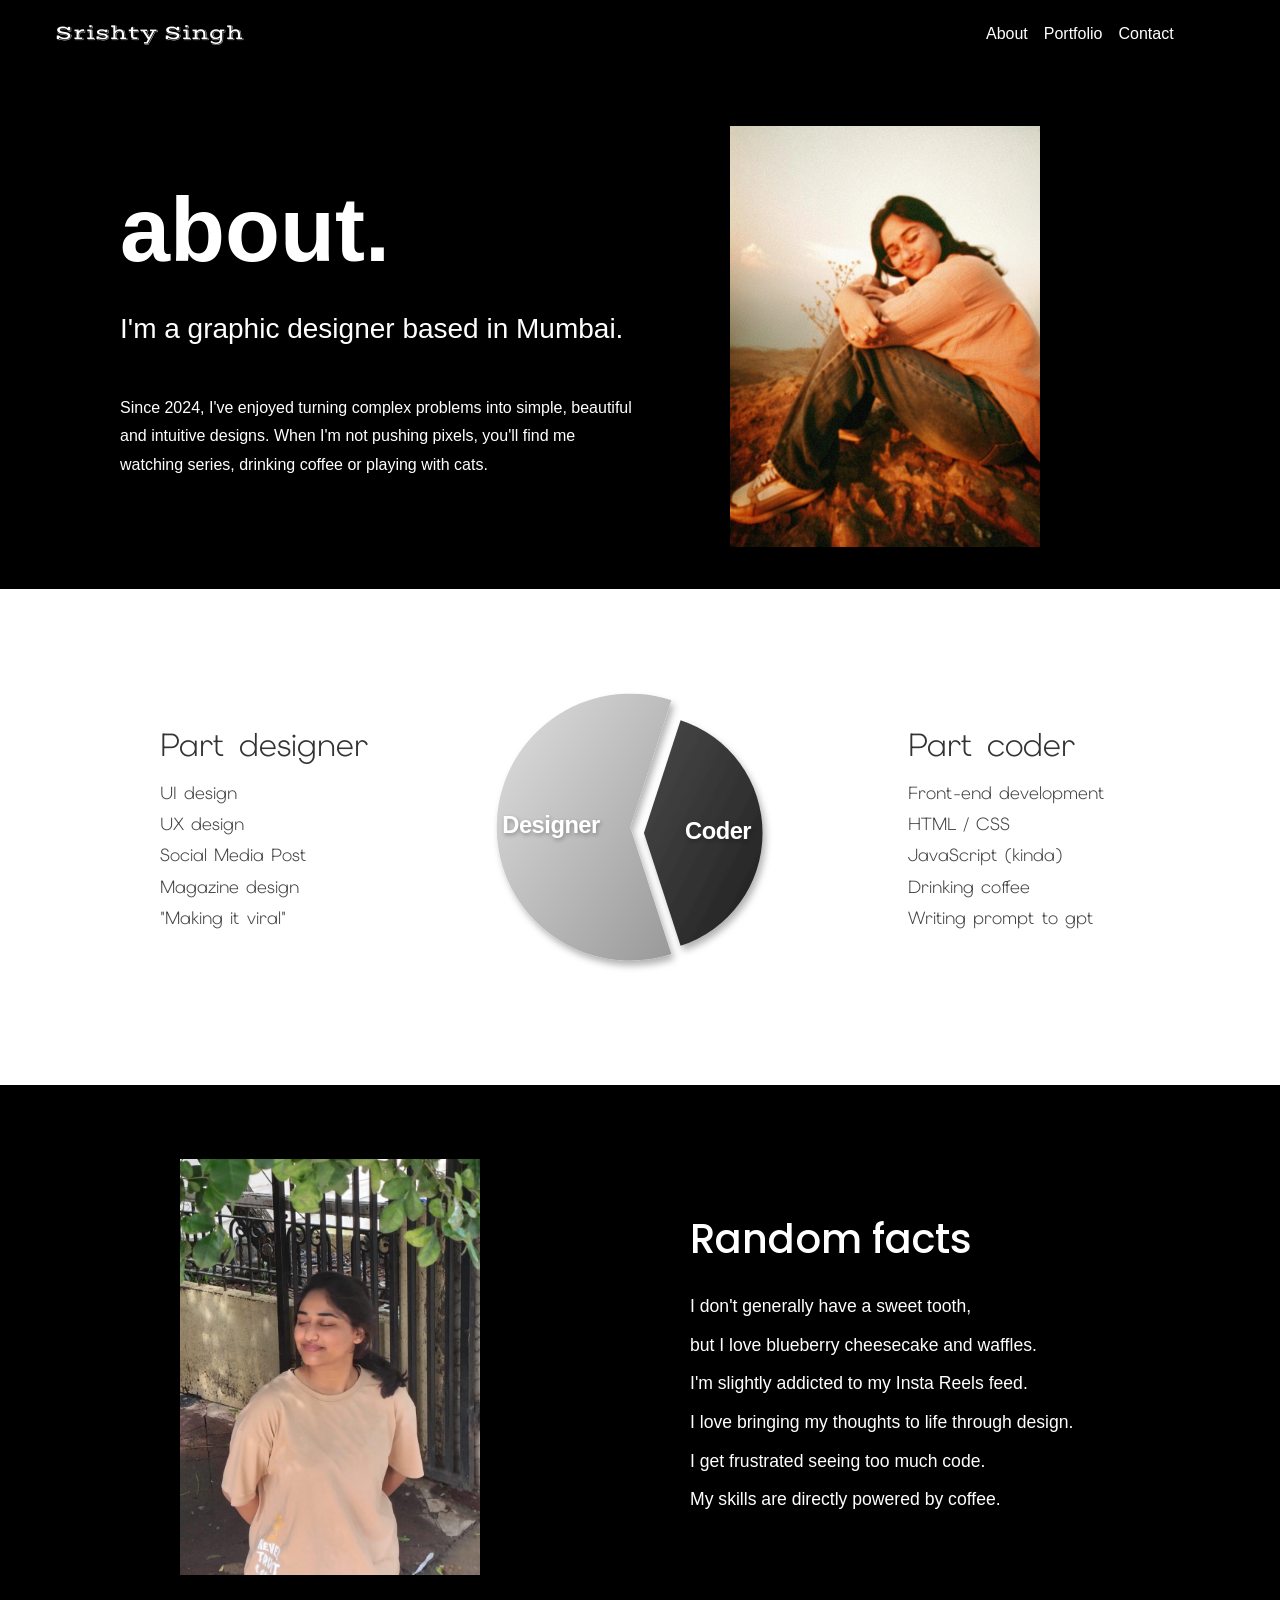
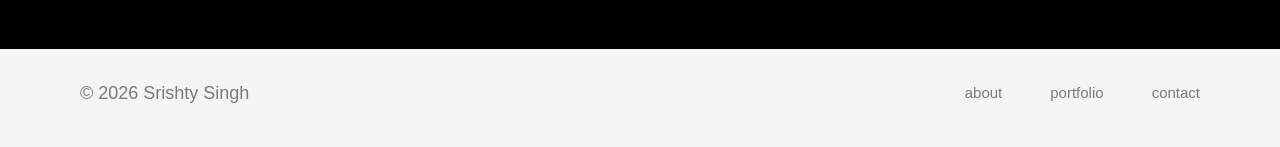
==== commit e2893bd2: "Update about.html" ====
--- a/about.html
+++ b/about.html
@@ -78,8 +78,8 @@
             <h1>about.</h1>
 
             <h3>
-                I'm a graphic designer based in Mumbai
-                and try'na move to Pune.
+                I'm a graphic designer based in Mumbai.
+                
             </h3>
 
             <p>
@@ -224,4 +224,4 @@
     <script src="assets/js/main.js"></script>
 </body>
 
-</html>+</html>
--- a/assets/css/style.css
+++ b/assets/css/style.css
@@ -204,7 +204,7 @@
     height: min(92vh, 850px);
     width: auto;
     object-fit: contain;
-    bottom: -1.3%;
+    bottom: -4%;
     left: var(--portrait-position);
     margin-bottom: 20px;
     transform: translateX(-50%);
@@ -557,7 +557,7 @@
     .portrait {
         height: 39vh;
         left: 55%;
-        bottom: -5%;
+        bottom: -7%;
         transform: translateX(-55%);
     }
 
@@ -652,4 +652,4 @@
         animation-delay: 0ms !important;
         transition-duration: .10ms !important;
     }
-}+}
